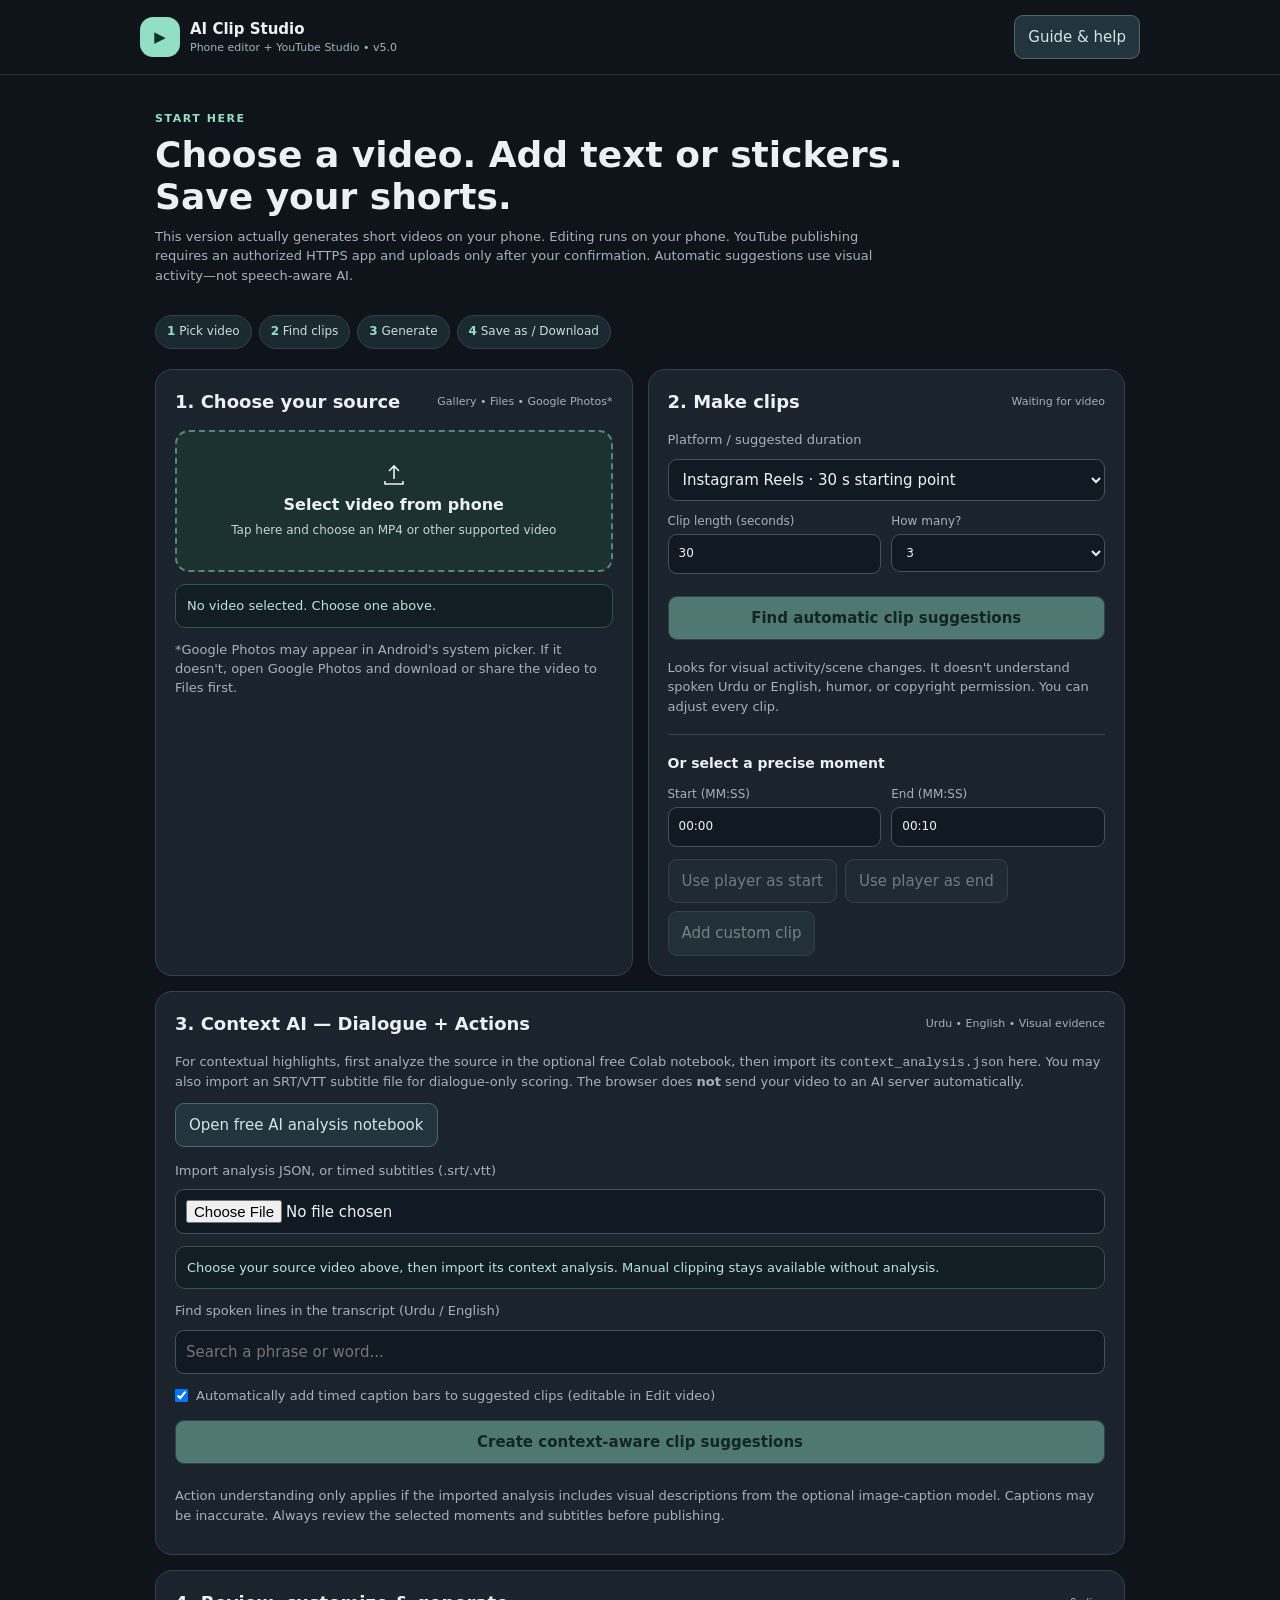
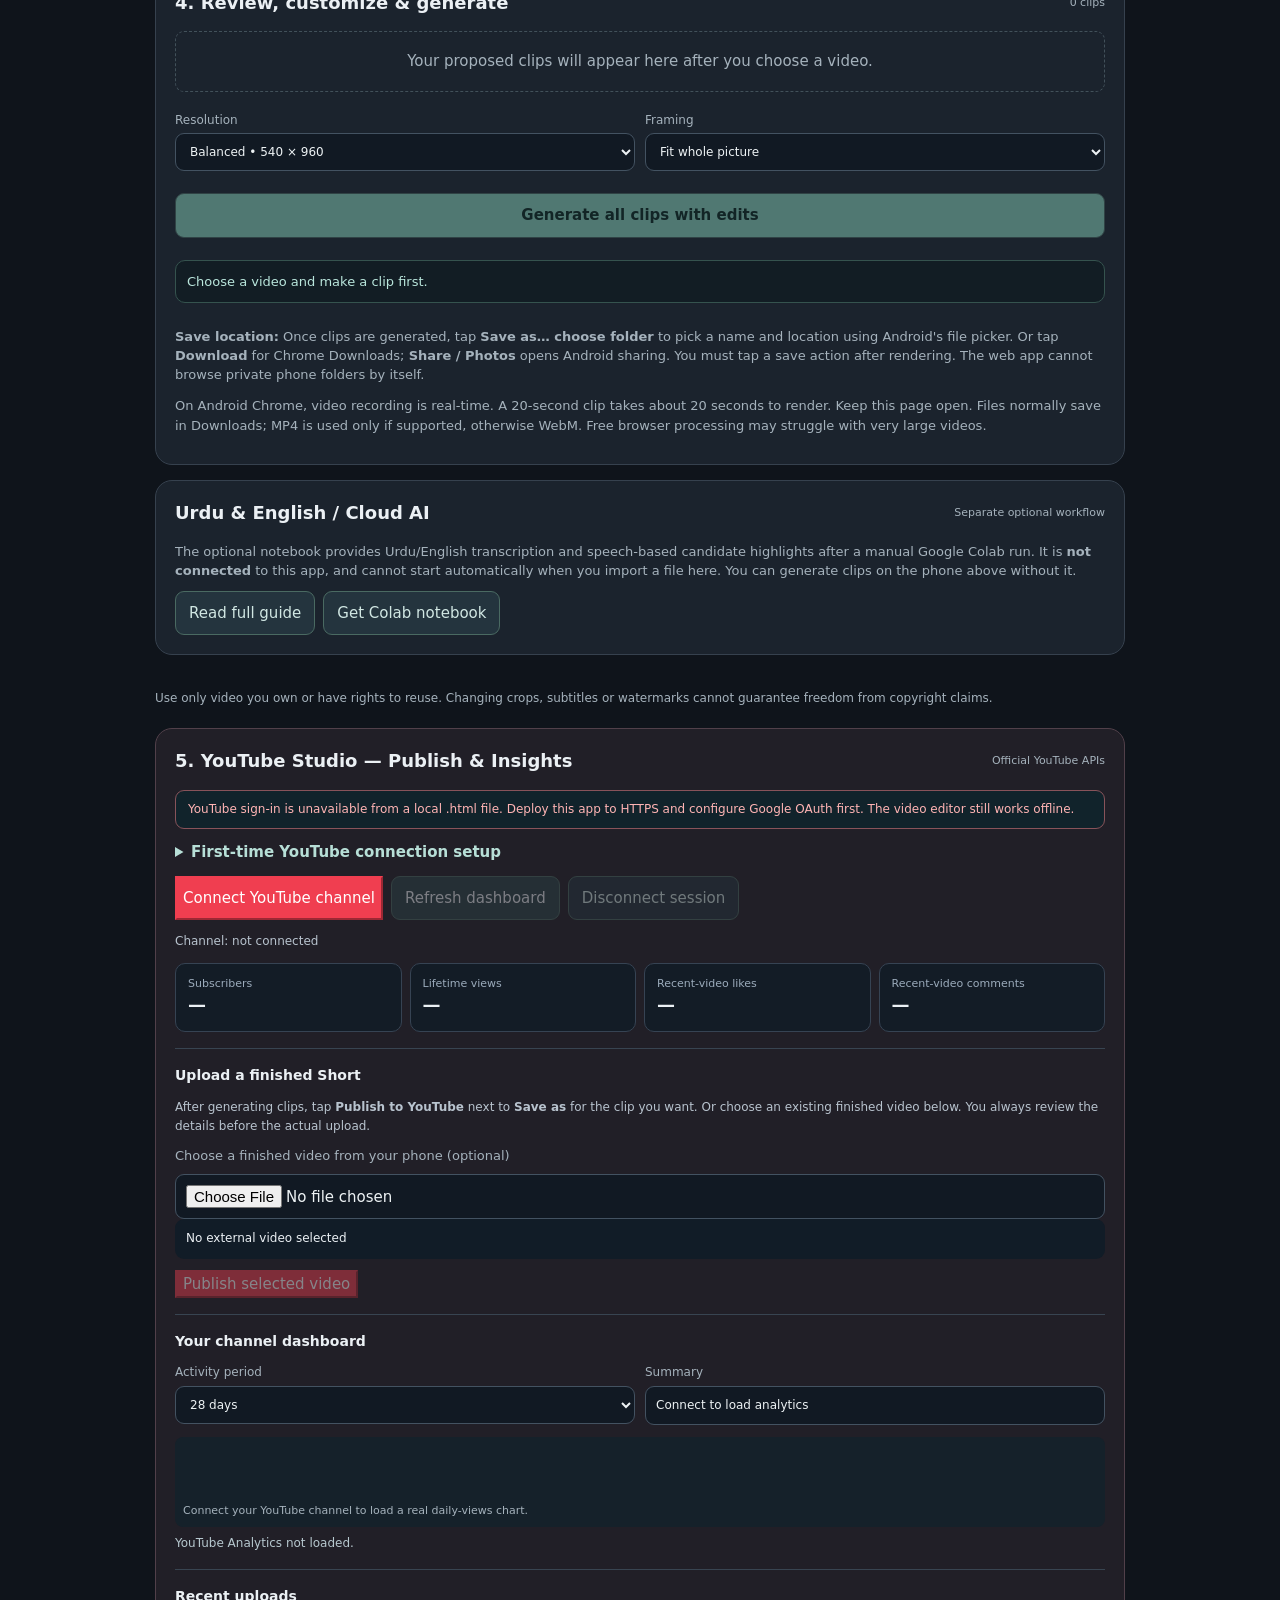
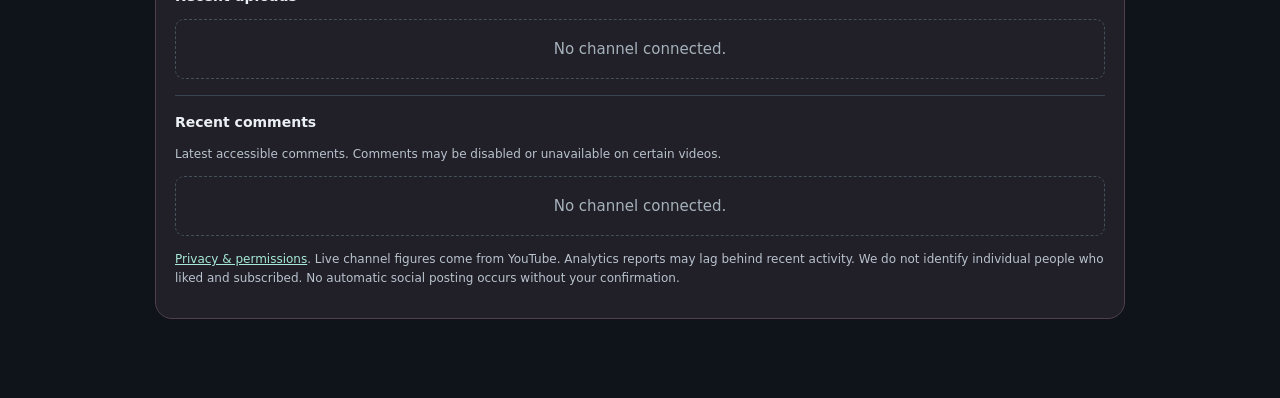
==== index.html @ 6d418548 "Fix subtitle-only import and validate CLIPIT v6 inline editor code" ====
<!doctype html>
<html lang="en"><head><meta charset="utf-8"><meta name="viewport" content="width=device-width,initial-scale=1,viewport-fit=cover"><meta name="theme-color" content="#10151d"><meta name="description" content="AI Clip Studio - phone-first clip maker for videos you have rights to edit"><style>:root{--ink:#ebf0f4;--muted:#a5b2bc;--bg:#0f141b;--card:#1b232d;--line:#36414e;--accent:#92dfc6;--accent2:#163a36;--warn:#f5cf9e;--danger:#f2b4b4}*{box-sizing:border-box}body{font:15px/1.48 system-ui,-apple-system,Segoe UI,sans-serif;background:var(--bg);color:var(--ink);margin:0}h1,h2,h3,p{margin:0}p{margin-bottom:10px}h1{font-size:clamp(25px,4vw,36px);line-height:1.15;margin-bottom:10px}h2{font-size:18px}h3{font-size:14px;margin-bottom:12px}button,select,input{font:inherit}button{cursor:pointer}button:disabled{opacity:.45;cursor:not-allowed}.top{border-bottom:1px solid #28313c;display:flex;align-items:center;justify-content:space-between;padding:15px max(16px,calc((100vw - 1000px)/2));gap:10px}.logo{display:flex;align-items:center;gap:10px;font-weight:750}.mark{width:40px;height:40px;border-radius:13px;display:grid;place-items:center;background:var(--accent);color:#123129}.logo small{display:block;color:var(--muted);font-size:11px;font-weight:400}.wrap{max-width:1000px;margin:auto;padding:20px 15px 65px}.hero{max-width:750px;padding:16px 0 12px}.hero p,.helper,.foot{color:var(--muted);font-size:13px}.eyebrow{font-size:11px;letter-spacing:.14em;color:var(--accent);font-weight:800;margin-bottom:7px}.steps{display:flex;gap:7px;flex-wrap:wrap;margin:8px 0 20px}.steps span{background:#1b2930;border:1px solid #2f4349;color:#c9dfdd;border-radius:20px;padding:7px 11px;font-size:12px}.steps b{color:var(--accent)}.layout{display:grid;grid-template-columns:1fr 1fr;gap:15px}.card{padding:19px;border:1px solid var(--line);border-radius:17px;background:var(--card);margin-bottom:15px}.cardhead{display:flex;gap:12px;align-items:center;justify-content:space-between;margin-bottom:15px}.tiny{font-size:11px;color:var(--muted)}.upload{border:2px dashed #568879;border-radius:14px;background:#1b3230;display:flex;align-items:center;flex-direction:column;justify-content:center;padding:24px 14px;text-align:center;cursor:pointer;gap:6px;min-height:142px}.upload strong{font-size:16px}.upload small{font-size:12px;color:#c8d4d2}.upload input{position:absolute;width:1px;height:1px;opacity:0;pointer-events:none}.upload:focus-within{outline:2px solid var(--accent)}.notice,.progress{font-size:13px;background:#121d24;border:1px solid #35534e;border-radius:10px;padding:11px;margin:12px 0;color:#b9e6dc;white-space:pre-wrap}.notice.error,.progress.error{color:var(--danger);border-color:#65444a}.preview{display:block;width:100%;height:auto;max-height:320px;background:#060a10;border-radius:11px;margin:12px 0}.preview[hidden]{display:none}.metadata{font-size:12px;color:var(--muted);margin-bottom:9px;overflow-wrap:anywhere}.fieldlabel{display:block;font-size:13px;color:var(--muted);margin-bottom:5px}.two{display:grid;grid-template-columns:1fr 1fr;gap:10px;margin:12px 0}.two label{color:var(--muted);font-size:12px}select,input{width:100%;background:#111923;border:1px solid #435261;color:#edf2f4;border-radius:9px;padding:10px;margin-top:4px;min-width:0}.buttons{display:flex;flex-wrap:wrap;gap:8px;margin-top:11px}.primary,.secondary,.quiet,.buttonlike{border-radius:9px;border:1px solid #4a6a62;padding:10px 13px;text-decoration:none;display:inline-block;text-align:center}.primary{background:var(--accent);color:#09281f;font-weight:800}.secondary{color:var(--ink);background:#2b4347}.quiet,.buttonlike{color:#d1e7e3;background:#24343e}.full{width:100%;margin:10px 0}.separator{height:1px;background:#384550;margin:18px 0}.helper{margin:8px 0}.cliplist{display:grid;gap:9px}.empty{border:1px dashed #42515a;color:var(--muted);padding:18px;text-align:center;border-radius:9px}.clip{display:flex;justify-content:space-between;align-items:center;gap:9px;background:#151f29;border:1px solid #35434e;border-radius:11px;padding:12px}.clip strong{font-size:13px}.clip small{font-size:12px;display:block;color:var(--muted)}.clipactions{display:flex;gap:5px}.clipactions button{font-size:12px;padding:7px}.settings{margin-top:20px}.downloads{display:grid;gap:8px;margin:10px 0}.downloaditem{background:#19332d;padding:12px;border:1px solid #436b5c;border-radius:9px;color:#c5f1e4}.downloaditem a{display:inline-block;background:#a6e6d5;color:#0d3027;text-decoration:none;padding:8px 12px;margin-top:8px;border-radius:8px;font-weight:700}.foot{margin-top:12px}.results{margin-top:0}dialog{background:#202a35;color:var(--ink);border:1px solid #455869;border-radius:14px;max-width:500px;width:90%;padding:19px}dialog::backdrop{background:#0009}.dialoghead{display:flex;align-items:center;justify-content:space-between;margin-bottom:15px}dialog p{margin-bottom:13px}dialog a{color:var(--accent)}footer{color:var(--muted);font-size:12px;padding:20px 0}@media(max-width:740px){.layout{grid-template-columns:1fr}.card{padding:15px}.wrap{padding-top:10px}.top{padding:12px 14px}.logo small{font-size:10px}.steps span{padding:6px 9px}.two{gap:8px}.clip{align-items:flex-start;flex-direction:column}.clipactions{align-self:flex-end}}

.downloaditem .buttons{margin-top:8px}.downloaditem .buttons button{font-size:13px}.downloaditem video{display:block}

/* v4.3 in-clip creative overlay editor */
#editorDialog{max-width:min(920px,97vw);width:96vw;max-height:93dvh;overflow:auto;padding:15px}#editorDialog .dialoghead{gap:10px}#editorDialog .dialoghead .tiny{margin:5px 0 0} .editor-layout{display:grid;grid-template-columns:minmax(210px,320px) minmax(245px,1fr);gap:18px;align-items:start}.editor-stage{margin:auto;width:min(100%,320px);position:relative}.editor-stage canvas{width:100%;aspect-ratio:9/16;height:auto;display:block;border:1px solid #698a87;border-radius:12px;background:#080c12;touch-action:none}.editor-play{display:flex;align-items:center;gap:10px;justify-content:space-between;margin-top:7px}.editor-play button{font-size:12px;padding:7px 11px}.editor-play span{font-variant-numeric:tabular-nums;color:var(--muted);font-size:12px}#editorSeek{padding:0;margin:10px 0;width:100%}.editor-panel{min-width:0}.editor-panel h3{margin:5px 0}.editor-tools{margin:6px 0 14px}.editor-tools button{font-size:12px;flex:1;min-width:93px;padding:8px}.editor-panel select{margin:4px 0 12px}.editor-panel label{color:var(--muted);font-size:12px;display:block}.editor-panel textarea{width:100%;margin-top:5px;background:#111923;border:1px solid #435261;color:#fff;border-radius:9px;padding:9px;font:inherit;min-height:72px;resize:vertical}.editor-mini-grid{display:grid;grid-template-columns:1fr 1fr;gap:9px;margin:10px 0}.editor-mini-grid input[type=color]{height:40px;padding:3px}.editor-mini-grid input[type=range]{padding:0;height:28px}.source-for-canvas{position:absolute;width:1px;height:1px;opacity:0;pointer-events:none}#editorMessage{margin:12px 0}.clipactions{flex-wrap:wrap}#overlayProperties[hidden]{display:none}
@media(max-width:660px){#editorDialog{max-height:96dvh;width:98vw;padding:12px}.editor-layout{grid-template-columns:1fr;gap:12px}.editor-stage{width:min(100%,285px)}.editor-panel{width:100%}.editor-tools button{flex:none}.editor-play{max-width:285px;margin-left:auto;margin-right:auto}}

/* v5 YouTube integration */
.ytcard{border-color:#51404a;background:#211f27}.yt-red{background:#f03e50;color:#fff;border-color:#f03e50}.yt-red:hover{background:#d62e43}.yt-note{color:#b8c3ce;font-size:12px;line-height:1.6}.yt-statgrid{display:grid;grid-template-columns:repeat(4,minmax(0,1fr));gap:8px}.yt-stat{padding:12px;background:#131c26;border:1px solid #364353;border-radius:10px;min-width:0}.yt-stat small{display:block;font-size:11px;color:#9babbb}.yt-stat strong{font-size:18px;display:block;overflow-wrap:anywhere}.ytvideolist,.ytcommentlist{display:grid;gap:8px;margin-top:12px}.ytvideo{padding:11px;border:1px solid #384651;border-radius:10px;background:#161f29;display:flex;gap:10px;align-items:center}.ytvideo img{width:82px;height:47px;object-fit:cover;border-radius:6px;flex:0 0 auto}.ytvideo .ytmeta{min-width:0;flex:1}.ytvideo .ytmeta b{display:block;white-space:nowrap;overflow:hidden;text-overflow:ellipsis}.ytvideo small,.ytcomment small{display:block;color:#acb9c5;font-size:11px}.ytvideo a,.ytcard a{color:#a6e9d7}.ytcomment{padding:12px;background:#141f29;border:1px solid #384651;border-radius:10px;overflow-wrap:anywhere}.ytcomment p{white-space:pre-wrap;margin:7px 0;font-size:13px}.ytchart{display:flex;gap:3px;align-items:end;height:90px;margin:12px 0 2px;background:#15212a;padding:8px;border-radius:8px}.ytchart i{display:block;flex:1;min-height:2px;border-radius:3px 3px 0 0;background:#91dccc}.ytstate{padding:10px 12px;background:#11232b;border:1px solid #35535a;border-radius:9px;font-size:12px;margin:9px 0;white-space:pre-wrap}.ytstate.bad{border-color:#88535a;color:#ffb4b4}.ytfilepill{overflow-wrap:anywhere;background:#111c27;border-radius:9px;padding:11px;font-size:12px}.ytform{margin:10px 0}.ytform label{display:block;color:#bed0d9;font-size:12px;margin-bottom:8px}.ytform textarea{width:100%;min-height:90px;resize:vertical;border-radius:9px;padding:10px;border:1px solid #435261;background:#111923;color:#edf2f4;font:inherit;margin:5px 0}.ytdialog{max-width:560px;max-height:90vh;overflow:auto}.yt-upload-status{font-size:12px;color:#c3dfd3;padding:8px 0;white-space:pre-wrap}.ytsetupdetails summary{cursor:pointer;color:#b7dfd7;font-weight:600}.ytsetupdetails{margin:12px 0}.ytdivider{border-top:1px solid #384451;margin:16px 0}.yt-tabs{display:flex;gap:8px;flex-wrap:wrap;margin-bottom:12px}.yt-metric{font-size:12px;color:#b7c8cf;margin-top:8px}@media(max-width:620px){.yt-statgrid{grid-template-columns:repeat(2,minmax(0,1fr))}.ytvideo img{width:66px;height:44px}.ytdialog{max-height:96dvh;padding:14px}}

</style><title>AI Clip Studio v5 — Video Editor & YouTube Studio</title><link rel="manifest" href="./manifest.webmanifest"><link rel="icon" type="image/svg+xml" href="./icon.svg"></head>
<body>
<header class="top"><div class="logo"><span class="mark">▶</span><div>AI Clip Studio <small>Phone editor + YouTube Studio • v5.0</small></div></div><button id="helpButton" class="quiet">Guide & help</button></header>
<main class="wrap">
<section class="hero"><div class="eyebrow">START HERE</div><h1>Choose a video. Add text or stickers. Save your shorts.</h1><p>This version actually generates short videos on your phone. Editing runs on your phone. YouTube publishing requires an authorized HTTPS app and uploads only after your confirmation. Automatic suggestions use visual activity—not speech-aware AI.</p></section>
<section class="steps"><span><b>1</b> Pick video</span><span><b>2</b> Find clips</span><span><b>3</b> Generate</span><span><b>4</b> Save as / Download</span></section>
<div class="layout">
<section class="card">
<div class="cardhead"><h2>1. Choose your source</h2><span class="tiny">Gallery • Files • Google Photos*</span></div>
<label class="upload" id="uploadZone" for="source"><svg viewBox="0 0 24 24" width="24" height="24" fill="none" stroke="currentColor" stroke-width="1.6"><path d="M3 18v3h18v-3M12 16V3m-5 5 5-5 5 5"/></svg><strong>Select video from phone</strong><small>Tap here and choose an MP4 or other supported video</small><input type="file" id="source" accept="video/*"></label>
<div id="notice" class="notice" role="status">No video selected. Choose one above.</div>
<video id="preview" playsinline controls preload="metadata" class="preview" hidden></video>
<div id="metadata" class="metadata"></div>
<p class="foot">*Google Photos may appear in Android's system picker. If it doesn't, open Google Photos and download or share the video to Files first.</p>
</section>
<section class="card">
<div class="cardhead"><h2>2. Make clips</h2><span id="duraBadge" class="tiny">Waiting for video</span></div>
<label class="fieldlabel" for="platform">Platform / suggested duration</label><select id="platform"><option value="instagram">Instagram Reels · 30 s starting point</option><option value="tiktok">TikTok · 40 s starting point</option><option value="youtube">YouTube Shorts · 45 s starting point</option><option value="custom">Custom · choose duration</option></select>
<div class="two"><label>Clip length (seconds)<input type="number" min="3" max="60" value="30" id="length" inputmode="numeric"></label><label>How many?<select id="count"><option>1</option><option selected>3</option><option>5</option></select></label></div>
<button id="auto" class="primary full" disabled>Find automatic clip suggestions</button><div class="helper">Looks for visual activity/scene changes. It doesn't understand spoken Urdu or English, humor, or copyright permission. You can adjust every clip.</div>
<div class="separator"></div><h3>Or select a precise moment</h3>
<div class="two"><label>Start (MM:SS)<input id="start" type="text" value="00:00" inputmode="text"></label><label>End (MM:SS)<input id="end" type="text" value="00:10" inputmode="text"></label></div>
<div class="buttons"><button id="markStart" class="quiet" disabled>Use player as start</button><button id="markEnd" class="quiet" disabled>Use player as end</button><button id="add" class="secondary" disabled>Add custom clip</button></div>
</section>
</div>
<section class="card" id="contextStudio">
 <div class="cardhead"><h2>3. Context AI — Dialogue + Actions</h2><span class="tiny">Urdu • English • Visual evidence</span></div>
 <p class="helper">For contextual highlights, first analyze the source in the optional free Colab notebook, then import its <code>context_analysis.json</code> here. You may also import an SRT/VTT subtitle file for dialogue-only scoring. The browser does <b>not</b> send your video to an AI server automatically.</p>
 <div class="buttons"><a href="https://colab.research.google.com/github/taemur-cell/CLIPIT/blob/main/Cloud_Processing_Colab.ipynb" target="_blank" rel="noopener noreferrer" class="buttonlike quiet">Open free AI analysis notebook</a></div>
 <label class="fieldlabel" for="contextFile" style="margin-top:14px">Import analysis JSON, or timed subtitles (.srt/.vtt)</label><input id="contextFile" type="file" accept=".json,.srt,.vtt,application/json,text/plain">
 <div id="contextStatus" class="notice" role="status">Choose your source video above, then import its context analysis. Manual clipping stays available without analysis.</div>
 <label class="fieldlabel" for="contextSearch">Find spoken lines in the transcript (Urdu / English)</label>
 <input id="contextSearch" type="search" placeholder="Search a phrase or word..." aria-label="Search recognized dialogue">
 <div id="contextMatches" class="cliplist"></div>
 <label class="fieldlabel" style="display:flex;align-items:center;gap:8px;margin-top:12px"><input id="contextCaptions" type="checkbox" style="width:auto;margin:0" checked>Automatically add timed caption bars to suggested clips (editable in Edit video)</label>
 <button id="contextMake" class="primary full" type="button" disabled>Create context-aware clip suggestions</button>
 <p class="foot">Action understanding only applies if the imported analysis includes visual descriptions from the optional image-caption model. Captions may be inaccurate. Always review the selected moments and subtitles before publishing.</p>
 </section>
 <section class="card results"><div class="cardhead"><h2>4. Review, customize & generate</h2><span id="clipCount" class="tiny">0 clips</span></div><div id="clipList" class="cliplist"><div class="empty">Your proposed clips will appear here after you choose a video.</div></div>
<div class="two settings"><label>Resolution<select id="quality"><option value="360">Light • 360 × 640 (OPPO)</option><option value="540" selected>Balanced • 540 × 960</option><option value="720">High • 720 × 1280 (Pixel 7)</option></select></label><label>Framing<select id="framing"><option value="fit" selected>Fit whole picture</option><option value="fill">Center crop to 9:16</option></select></label></div>
<button class="primary full" id="generate" disabled>Generate all clips with edits</button>
<div id="progress" class="progress" aria-live="polite">Choose a video and make a clip first.</div><div id="downloads" class="downloads"></div>
<p class="foot"><b>Save location:</b> Once clips are generated, tap <b>Save as… choose folder</b> to pick a name and location using Android's file picker. Or tap <b>Download</b> for Chrome Downloads; <b>Share / Photos</b> opens Android sharing. You must tap a save action after rendering. The web app cannot browse private phone folders by itself.</p><p class="foot">On Android Chrome, video recording is real-time. A 20-second clip takes about 20 seconds to render. Keep this page open. Files normally save in Downloads; MP4 is used only if supported, otherwise WebM. Free browser processing may struggle with very large videos.</p>
</section>
<section class="card"><div class="cardhead"><h2>Urdu & English / Cloud AI</h2><span class="tiny">Separate optional workflow</span></div><p class="helper">The optional notebook provides Urdu/English transcription and speech-based candidate highlights after a manual Google Colab run. It is <b>not connected</b> to this app, and cannot start automatically when you import a file here. You can generate clips on the phone above without it.</p><div class="buttons"><a class="quiet buttonlike" href="./GUIDE.html">Read full guide</a><a class="quiet buttonlike" href="./Cloud_Processing_Colab.ipynb" download>Get Colab notebook</a></div></section>
<footer>Use only video you own or have rights to reuse. Changing crops, subtitles or watermarks cannot guarantee freedom from copyright claims.</footer>
<section class="card ytcard" id="youtubeStudio">
  <div class="cardhead"><h2>5. YouTube Studio — Publish & Insights</h2><span class="tiny">Official YouTube APIs</span></div>
  <div class="ytstate" id="ytStatus">Not connected. To activate publishing, host this app on HTTPS and enter your Google OAuth client ID.</div>
  <details class="ytsetupdetails" id="ytSetup"><summary>First-time YouTube connection setup</summary>
    <p class="yt-note" style="margin-top:12px">The OAuth Client ID for CLIPIT is preconfigured. For sign-in, open the hosted HTTPS app and ensure YouTube Data API v3, YouTube Analytics API, and the OAuth consent screen are configured in its Google Cloud project. The authorized JavaScript origin must be <b>https://taemur-cell.github.io</b>. No client secret belongs in this app.</p>
    <label class="fieldlabel" for="ytClientId">Google OAuth Client ID</label>
    <input type="text" id="ytClientId" inputmode="text" placeholder="1234567890-xxxx.apps.googleusercontent.com" autocomplete="off">
    <div class="buttons"><button type="button" class="secondary" id="ytSaveClient">Save public client ID</button><a class="buttonlike quiet" target="_blank" rel="noopener" href="https://console.cloud.google.com/apis/credentials">Google Cloud credentials</a></div>
    <p class="yt-note">A client ID is public configuration, not a password. It is kept on this device for convenience. OAuth access tokens are kept only in this browser tab's memory. Your friend can connect her own channel to the same deployed app.</p>
  </details>
  <div class="buttons"><button type="button" class="yt-red" id="ytConnect">Connect YouTube channel</button><button type="button" class="secondary" id="ytRefresh" disabled>Refresh dashboard</button><button type="button" class="quiet" id="ytDisconnect" disabled>Disconnect session</button></div>
  <div id="ytChannelInfo" class="yt-note" style="margin:12px 0">Channel: not connected</div>
  <div class="yt-statgrid" id="ytStats">
    <div class="yt-stat"><small>Subscribers</small><strong>—</strong></div><div class="yt-stat"><small>Lifetime views</small><strong>—</strong></div><div class="yt-stat"><small>Recent-video likes</small><strong>—</strong></div><div class="yt-stat"><small>Recent-video comments</small><strong>—</strong></div>
  </div>
  <div class="ytdivider"></div>
  <h3>Upload a finished Short</h3>
  <p class="yt-note">After generating clips, tap <b>Publish to YouTube</b> next to <b>Save as</b> for the clip you want. Or choose an existing finished video below. You always review the details before the actual upload.</p>
  <label class="fieldlabel" for="ytExternalFile">Choose a finished video from your phone (optional)</label>
  <input type="file" accept="video/mp4,video/webm,video/quicktime,video/*" id="ytExternalFile">
  <div id="ytFileInfo" class="ytfilepill">No external video selected</div>
  <div class="buttons"><button type="button" id="ytPublishExternal" class="yt-red" disabled>Publish selected video</button></div>
  <div class="ytdivider"></div>
  <h3>Your channel dashboard</h3>
  <div class="two"><label>Activity period<select id="ytPeriod"><option value="7">7 days</option><option value="28" selected>28 days</option><option value="90">90 days</option></select></label><label>Summary<input id="ytOverview" disabled value="Connect to load analytics"></label></div>
  <div class="ytchart" id="ytChart" aria-label="Daily views graph"><span class="tiny">Connect your YouTube channel to load a real daily-views chart.</span></div>
  <div class="yt-metric" id="ytAnalyticsSummary">YouTube Analytics not loaded.</div>
  <div class="ytdivider"></div><h3>Recent uploads</h3><div class="ytvideolist" id="ytVideos"><div class="empty">No channel connected.</div></div>
  <div class="ytdivider"></div><h3>Recent comments</h3><p class="yt-note">Latest accessible comments. Comments may be disabled or unavailable on certain videos.</p><div class="ytcommentlist" id="ytComments"><div class="empty">No channel connected.</div></div>
  <p class="yt-note" style="margin-top:14px"><a href="./PRIVACY.html">Privacy &amp; permissions</a>. Live channel figures come from YouTube. Analytics reports may lag behind recent activity. We do not identify individual people who liked and subscribed. No automatic social posting occurs without your confirmation.</p>
</section>
<dialog id="ytPublishDialog" class="ytdialog" aria-label="Review before publishing to YouTube">
 <div class="dialoghead"><h2>Review YouTube upload</h2><button type="button" id="ytClosePublish" class="quiet">Close</button></div>
 <div class="ytfilepill" id="ytPendingName">No clip selected</div>
 <div class="ytform"><label>Video title (required)<input id="ytTitle" maxlength="100" placeholder="Enter a clear title" required></label>
 <label>Description<textarea id="ytDescription" maxlength="5000" placeholder="Describe the Short and add relevant hashtags"></textarea></label>
 <div class="two"><label>Visibility<select id="ytVisibility"><option value="private" selected>Private (recommended for first test)</option><option value="unlisted">Unlisted</option><option value="public">Public</option></select></label>
 <label>Audience — is this made for kids?<select id="ytMadeForKids"><option value="" selected>Choose one</option><option value="no">No, not made for kids</option><option value="yes">Yes, made for kids</option></select></label></div>
 <label style="display:flex;align-items:flex-start;gap:8px"><input type="checkbox" id="ytRights" style="width:auto;margin-top:3px">I confirm I have permission to publish this footage and have reviewed this video and its metadata.</label></div>
 <div class="yt-upload-status" id="ytUploadProgress">Ready for review. Nothing will be uploaded until you press Confirm upload.</div>
 <div class="buttons"><button class="yt-red" type="button" id="ytConfirmUpload">Confirm upload</button><button type="button" id="ytCancelUpload" class="quiet" hidden>Cancel upload</button></div>
 <div id="ytUploadResult" class="yt-note"></div>
</dialog>

</main>
<dialog id="editorDialog" aria-label="Edit selected short">
<div class="dialoghead"><div><h2 id="editorTitle">Edit short</h2><p class="tiny">Drag an element on the video to reposition it. Text and stickers will be saved inside the clip.</p></div><button type="button" id="editorClose" class="quiet">Done</button></div>
<div class="editor-layout"><div class="editor-stage"><canvas id="editorCanvas" width="360" height="640" aria-label="Video preview with added text and overlays"></canvas><video id="editorVideo" playsinline preload="auto" class="source-for-canvas"></video><div class="editor-play"><button id="editorPlay" class="primary" type="button">▶ Play preview</button><span id="editorClock">00:00 / 00:00</span></div><input type="range" min="0" max="100" value="0" step="0.05" id="editorSeek" aria-label="Preview playback position"><p class="tiny">This preview is 9:16, matching the exported video. Drag an element directly on it.</p></div>
<div class="editor-panel"><h3>Add an element</h3><div class="buttons editor-tools"><button type="button" class="secondary" id="newText">＋ Text</button><button type="button" class="secondary" id="newCaption">＋ Caption bar</button><button type="button" class="secondary" id="newEmoji">＋ Emoji</button><button type="button" class="secondary" id="newShape">＋ Shape</button><button type="button" class="secondary" id="newImage">＋ Image</button><input id="imageOverlayInput" type="file" accept="image/png,image/jpeg,image/webp,image/gif" hidden></div>
<label class="fieldlabel" for="overlayPicker">Select an element to edit</label><select id="overlayPicker"><option value="">No element selected</option></select>
<div id="overlayProperties" hidden>
<label id="overlayTextWrap">Text / Emoji<textarea id="overlayText" rows="3" maxlength="180" placeholder="Type your own commentary, subtitle or title" dir="auto"></textarea></label>
<div class="editor-mini-grid"><label>Color<input type="color" id="overlayColor" value="#ffffff"></label><label>Background<input type="color" id="overlayBg" value="#111827"></label></div>
<div class="editor-mini-grid"><label>Size <span id="sizeValue"></span><input type="range" id="overlaySize" min="12" max="85" value="36"></label><label>Opacity <span id="opacityValue"></span><input type="range" id="overlayOpacity" min="15" max="100" value="100"></label></div>
<div class="editor-mini-grid"><label>Appear after (sec)<input id="overlayFrom" type="number" min="0" value="0" step="0.25" inputmode="decimal"></label><label>Disappear after (sec)<input id="overlayTo" type="number" min="0" value="5" step="0.25" inputmode="decimal"></label></div>
<div class="editor-mini-grid"><label>Horizontal position %<input id="overlayX" type="range" min="5" max="95" value="50"></label><label>Vertical position %<input id="overlayY" type="range" min="5" max="95" value="75"></label></div>
<div class="buttons"><button type="button" id="overlayRemove" class="quiet">Delete selected</button><button type="button" id="overlayFront" class="quiet">Bring to front</button></div>
</div><div class="notice" id="editorMessage" role="status">Select a tool to add your first element.</div>
<div class="buttons"><button type="button" class="primary" id="editorDone">✓ Apply edits</button></div>
<p class="foot">This is a creative editor, not copyright clearance. Adding commentary or graphics doesn't guarantee permission to publish other people's footage.</p></div></div>
</dialog>
<dialog id="help"><div class="dialoghead"><h2>Quick start</h2><button id="closeHelp" class="quiet">Close</button></div><p>1. Tap <b>Select video from phone</b> and choose a file in Android's picker.</p><p>2. Tap <b>Find automatic clip suggestions</b>, or add your own timestamps.</p><p>3. Tap <b>Edit video</b> to add text, emojis, shapes, caption banners, or your own images. Preview and tap Apply edits. Then tap <b>Generate all clips with edits</b>.</p><p>4. Tap <b>Save as…</b> to choose a destination and filename, or <b>Download</b> to save through Chrome. You can also share clips to Google Photos or other supported apps.</p><p>5. To publish directly to YouTube, host this app at HTTPS, configure OAuth and connect your channel. Review title, description, visibility and audience.</p><p>6. Check the resulting format before publishing. For longer videos and Urdu/English transcription, see the cloud guide.</p><a href="./GUIDE.html">Open complete user guide</a></dialog>
<script>window.CLIP_STUDIO_YOUTUBE_CLIENT_ID = '784143642709-o8q9u09eaeene077n54jj0emo3vln3ts.apps.googleusercontent.com';</script>
<script src="./context_engine.js"></script>
<script src="https://accounts.google.com/gsi/client" async defer></script>
<script>
'use strict';
const $=id=>document.getElementById(id);
const state={file:null,url:null,duration:0,clips:[],busy:false,downloads:[],rendered:[],overlayImages:new Map(),imageUrls:[],contextData:null};
const preview=$('preview');
const say=(msg,error=false)=>{const el=$('notice');el.textContent=msg;el.classList.toggle('error',!!error)};
const progress=(msg,error=false)=>{const el=$('progress');el.textContent=msg;el.classList.toggle('error',!!error)};
const fmt=s=>{s=Math.max(0,Math.floor(+s||0));return `${String(Math.floor(s/3600)).padStart(2,'0')}:${String(Math.floor(s/60)%60).padStart(2,'0')}:${String(s%60).padStart(2,'0')}`};
const parseTime=x=>{let p=String(x).trim().split(':').map(Number);if(!p.length||p.length>3||p.some(v=>!Number.isFinite(v)||v<0))return NaN;return p.reduce((a,b)=>a*60+b,0)};
const secLength=()=>Math.min(60,Math.max(3,Number($('length').value)||30));
const refresh=()=>{
 const ok=!!state.file&&Number.isFinite(state.duration)&&state.duration>0;
 const contextButton=$('contextMake');if(contextButton)contextButton.disabled=!ok||!state.contextData||state.busy;
 ['auto','add','markStart','markEnd'].forEach(id=>$(id).disabled=!ok||state.busy);
 $('generate').disabled=!ok||!state.clips.length||state.busy;
 $('clipCount').textContent=`${state.clips.length} clip${state.clips.length===1?'':'s'}`;
 const box=$('clipList');box.replaceChildren();
 if(!state.clips.length){const el=document.createElement('div');el.className='empty';el.textContent=ok?'No clips yet. Tap Find automatic clip suggestions, or Add custom clip.':'Your proposed clips will appear here after you choose a video.';box.append(el);return}
 state.clips.forEach((clip,index)=>{
  const row=document.createElement('div');row.className='clip';
  const left=document.createElement('div');const title=document.createElement('strong');title.textContent=`Clip ${index+1} · ${clip.kind==='custom'?'Your selection':clip.kind==='context'?'Context suggestion':'Visual suggestion'}`;
  const times=document.createElement('small');times.textContent=`${fmt(clip.start)} → ${fmt(clip.end)} · ${(clip.end-clip.start).toFixed(1)} sec`;
  left.append(title,times);if(clip.reason){const why=document.createElement('small');why.textContent='Why: '+clip.reason;left.append(why)}
  const actions=document.createElement('div');actions.className='clipactions';
  for(const [label,fn] of [['Preview',()=>{preview.currentTime=clip.start;preview.play().catch(()=>{});preview.scrollIntoView({behavior:'smooth',block:'center'});setTimeout(()=>{if(preview.currentTime>=clip.end)preview.pause()},Math.max(0,clip.end-clip.start)*1000)}],['Edit video',()=>openEditor(index)],['Save clip',()=>savePlannedClip(index)],['▶ Publish',()=>ytPublishPlannedClip(index)],['Trim',()=>{const start=prompt('Start (MM:SS or HH:MM:SS)',fmt(clip.start));if(start===null)return;const end=prompt('End (MM:SS or HH:MM:SS)',fmt(clip.end));if(end===null)return;const a=parseTime(start),b=parseTime(end);if(!validRange(a,b)){say('Invalid clip times. They must be inside the source video.',true);return}clip.start=a;clip.end=b;refresh()}],['Remove',()=>{state.clips.splice(index,1);refresh()}]]){const b=document.createElement('button');b.className=label==='▶ Publish'?'yt-red':'quiet';b.textContent=label;b.disabled=state.busy;b.onclick=fn;actions.append(b)}
  row.append(left,actions);box.append(row);
 });
};
const validRange=(a,b)=>Number.isFinite(a)&&Number.isFinite(b)&&a>=0&&b>a&&b<=state.duration+.05;
function loadMedia(file){return new Promise((resolve,reject)=>{
 clearRendered();for(const u of state.imageUrls)URL.revokeObjectURL(u);state.imageUrls=[];state.overlayImages.clear();const old=state.url;state.url=URL.createObjectURL(file);state.file=file;state.duration=0;state.clips=[];state.contextData=null;$('contextStatus').textContent='New video selected. Import its matching context analysis, or keep using the visual cutter.';$('contextMatches').replaceChildren();
 preview.hidden=false;preview.pause();preview.src=state.url;preview.load();
 if(old)URL.revokeObjectURL(old);
 $('metadata').textContent=`${file.name} • ${(file.size/1048576).toFixed(1)} MB`;say('Reading video metadata…');refresh();
 const timer=setTimeout(()=>{cleanup();reject(Error('Video could not be opened within 20 seconds. Try an MP4 recorded with your phone.'))},20000);
 const cleanup=()=>{clearTimeout(timer);preview.removeEventListener('loadedmetadata',good);preview.removeEventListener('error',bad)};
 const good=()=>{cleanup();let dur=preview.duration;if(!Number.isFinite(dur)||dur<=0){reject(Error('Video has no readable duration'));return}state.duration=dur;$('duraBadge').textContent=fmt(dur);$('metadata').textContent=`${file.name} • ${(file.size/1048576).toFixed(1)} MB • ${fmt(dur)}`;
 $('end').value=fmt(Math.min(10,dur));say(`Video imported successfully. Duration: ${fmt(dur)}. Tap Find automatic clip suggestions.`);refresh();resolve()};
 const bad=()=>{cleanup();reject(Error('This video format cannot be decoded by Chrome. Try an MP4 (H.264/AAC).'))};
 preview.addEventListener('loadedmetadata',good,{once:true});preview.addEventListener('error',bad,{once:true});
 })}
$('source').addEventListener('change',async e=>{const file=e.target.files?.[0];if(!file)return;try{await loadMedia(file)}catch(err){say(err.message,true);state.file=null;state.duration=0;refresh()}finally{e.target.value=''}});
$('platform').addEventListener('change',()=>{const map={instagram:30,tiktok:40,youtube:45};const n=map[$('platform').value];if(n)$('length').value=n});
$('markStart').onclick=()=>$('start').value=fmt(preview.currentTime);
$('markEnd').onclick=()=>$('end').value=fmt(preview.currentTime);
$('add').onclick=()=>{const a=parseTime($('start').value),b=parseTime($('end').value);if(!validRange(a,b)){say('Enter a valid Start and End time (inside the loaded video).',true);return}state.clips.push({start:a,end:b,kind:'custom'});say(`Added custom clip ${state.clips.length}.`);refresh()};
async function readyVideo(video,url){return new Promise((resolve,reject)=>{
 const timer=setTimeout(()=>{cleanup();reject(Error('Media metadata timed out'))},15000);
 const cleanup=()=>{clearTimeout(timer);video.removeEventListener('loadedmetadata',good);video.removeEventListener('error',bad)};
 const good=()=>{cleanup();resolve()};const bad=()=>{cleanup();reject(Error('Unable to decode this video'))};
 video.addEventListener('loadedmetadata',good,{once:true});video.addEventListener('error',bad,{once:true});video.src=url;video.preload='auto';video.playsInline=true;video.load();
 })}
// Android Chrome sometimes reports NaN / Infinity for duration on the *second*
// hidden video element even when the original upload has a valid duration.
// Never derive a seek position from a non-finite number: currentTime rejects NaN.
function safeSeekTime(video,requested){
 if(!Number.isFinite(requested)||requested<0)throw Error('Invalid clip timestamp. Adjust the clip start and end times.');
 const duration=Number.isFinite(video.duration)&&video.duration>0?video.duration:
   (Number.isFinite(state.duration)&&state.duration>0?state.duration:null);
 const upper=duration===null?requested:Math.max(0,duration-0.04);
 const target=Math.max(0,Math.min(upper,requested));
 if(!Number.isFinite(target))throw Error('Video duration is not available. Reimport the video.');
 return target;
}
async function seek(video,time){
 const target=safeSeekTime(video,time);
 if(Math.abs(video.currentTime-target)<.04 && video.readyState>=2)return;
 return new Promise((resolve,reject)=>{
  let ended=false;
  const finish=(error)=>{if(ended)return;ended=true;cleanup();error?reject(error):resolve()};
  const onFrame=()=>{if(video.readyState>=2&&Number.isFinite(video.currentTime)&&Math.abs(video.currentTime-target)<.16)finish()};
  const bad=()=>finish(Error('Source video cannot seek. Try an H.264/AAC MP4.'));
  const timer=setTimeout(()=>finish(Error('Preview frame could not load. Try closing the editor and reselecting the video.')),11000);
  const cleanup=()=>{clearTimeout(timer);video.removeEventListener('seeked',onFrame);video.removeEventListener('loadeddata',onFrame);video.removeEventListener('timeupdate',onFrame);video.removeEventListener('error',bad)};
  video.addEventListener('seeked',onFrame);video.addEventListener('loadeddata',onFrame);
  video.addEventListener('timeupdate',onFrame);video.addEventListener('error',bad);
  try{video.currentTime=target;onFrame()}catch(err){finish(Error('Could not seek video: '+err.message))}
 });
}
async function visualSamples(){
 const video=document.createElement('video');video.muted=true;video.playsInline=true;
 const canvas=document.createElement('canvas');canvas.width=96;canvas.height=54;const ctx=canvas.getContext('2d',{willReadFrequently:true});
 const scores=[];let last=null;
 try{await readyVideo(video,state.url);const n=Math.min(35,Math.max(6,Math.floor(state.duration/3)));
 for(let i=1;i<=n;i++){
  const t=Math.max(.1,Math.min(state.duration-.2,(i/(n+1))*state.duration));
  try{await seek(video,t);ctx.drawImage(video,0,0,96,54);const pixels=ctx.getImageData(0,0,96,54).data;
   const reduced=new Uint8Array(96*54);for(let j=0;j<reduced.length;j++)reduced[j]=(.2126*pixels[4*j]+.7152*pixels[4*j+1]+.0722*pixels[4*j+2])|0;
   if(last){let sum=0;for(let j=0;j<reduced.length;j+=3)sum+=Math.abs(reduced[j]-last[j]);scores.push({time:t,score:sum})}
   last=reduced;
  }catch(e){/* ignore a sample if the decoder cannot seek to a frame */}
  progress(`Finding visual activity: ${Math.round(i/n*100)}%`);
 }
 }finally{video.pause();video.removeAttribute('src');video.load()}
 return scores;
}
function chooseIntervals(scores){const dur=state.duration,requested=Number($('count').value)||3,needed=Math.max(1,Math.min(requested,Math.floor(dur/3))),len=Math.min(dur,secLength());
 if(dur<=len+1)return [{start:0,end:dur,kind:'auto'}];
 const chosen=[];
 for(const a of [...scores].sort((x,y)=>y.score-x.score)){
  const start=Math.min(dur-len,Math.max(0,a.time-len/2)),end=start+len;
  if(chosen.every(c=>Math.abs(c.start-start)>Math.min(len*.8,Math.max(3,dur/(needed*3)))))chosen.push({start:+start.toFixed(2),end:+end.toFixed(2),kind:'auto'});
  if(chosen.length>=needed)break;
 }
 for(let i=0;chosen.length<needed&&i<needed*5;i++){
  const start=Math.max(0,Math.min(dur-len,((i+.5)/needed)*dur-len/2));
  if(chosen.every(c=>Math.abs(c.start-start)>.4*len))chosen.push({start:+start.toFixed(2),end:+(start+len).toFixed(2),kind:'auto'});
 }
 if(!chosen.length)chosen.push({start:0,end:len,kind:'auto'});
 return chosen.sort((a,b)=>a.start-b.start);
}
$('auto').onclick=async()=>{
 if(!state.file)return;say('Analyzing video frames. This is visual activity scoring, not speech-aware AI.');state.busy=true;refresh();let scores=[];
 try{scores=await visualSamples();state.clips=chooseIntervals(scores);say(`Found ${state.clips.length} clip suggestions. Adjust them if needed, then Generate all clips & save.`);progress(`Ready to generate ${state.clips.length} clips.`)}
 catch(e){state.clips=chooseIntervals([]);say(`Visual analysis was limited (${e.message}). Used evenly spaced clip suggestions instead.`,true);progress('Fallback timings ready. Review them before exporting.')}
 finally{state.busy=false;refresh()}
};

/* CLIPIT v6 contextual suggestions: local import, no paid API key and no hidden uploads. */
function clipitStatus(message,problem=false){const el=$('contextStatus');el.textContent=message;el.classList.toggle('error',!!problem)}
function clipitTranscriptMatches(){
 const box=$('contextMatches');box.replaceChildren();
 const data=state.contextData;if(!data)return;
 const q=$('contextSearch').value.trim().toLowerCase();
 if(!q){const caption=document.createElement('div');caption.className='helper';caption.textContent='Type a word to find a spoken moment, then tap Add clip.';box.append(caption);return}
 const matches=data.transcript.filter(x=>x.text.toLowerCase().includes(q)).slice(0,8);
 if(!matches.length){box.textContent='No matches in imported transcript.';return}
 for(const seg of matches){
  const row=document.createElement('div');row.className='clip';const textBox=document.createElement('div');const line=document.createElement('strong');line.textContent=seg.text.slice(0,170);
  const tm=document.createElement('small');tm.textContent=fmt(seg.start)+' → '+fmt(seg.end);textBox.append(line,tm);
  const button=document.createElement('button');button.type='button';button.className='secondary';button.textContent='Add clip';
  button.onclick=()=>{
   if(!state.file||!state.duration){clipitStatus('Choose source video first.',true);return}
   const length=Math.min(state.duration,secLength());const a=Math.max(0,Math.min(state.duration-length,(seg.start+seg.end)/2-length*.4));
   const clip={start:Number(a.toFixed(2)),end:Number(Math.min(state.duration,a+length).toFixed(2)),kind:'custom',reason:'Chosen dialogue: '+seg.text.slice(0,85)};
   state.clips.push(clip);refresh();clipitStatus('Added a custom clip from the selected dialogue. You can trim and edit it below.');
  };
  row.append(textBox,button);box.append(row);
 }
}
$('contextSearch').addEventListener('input',clipitTranscriptMatches);
$('contextFile').addEventListener('change',async event=>{
 const file=event.target.files?.[0];if(!file)return;event.target.value='';
 if(file.size>8*1024*1024){clipitStatus('Analysis file is larger than 8 MB. Export fewer segments, or use shorter source footage.',true);return}
 try{
  const raw=await file.text();const engine=window.ClipitContextEngine;if(!engine)throw Error('Context engine did not load. Reload the app.');
  const data=/\.(srt|vtt|txt)$/i.test(file.name)?engine.fromText(raw,''):JSON.parse(raw);
  const parsed=engine.normalise(data);
  if(!parsed.transcript.length&&!parsed.visuals.length)throw Error('No timed transcript or visual event data in this file.');
  if(state.file&&parsed.source_filename&&parsed.source_filename!==state.file.name)throw Error('This analysis is for '+parsed.source_filename+', not '+state.file.name+'. Re-select the matching video or generate a new report.');
  if(state.duration&&parsed.kind!=='subtitle_only'&&Math.abs(parsed.duration-state.duration)>Math.max(6,state.duration*.04))throw Error('Analysis duration does not match your selected video. Please import the correct file.');
  state.contextData=parsed;clipitTranscriptMatches();refresh();
  clipitStatus('Loaded '+parsed.transcript.length+' timed dialogue segments and '+parsed.visuals.length+' visual observations ('+parsed.visualCaptions+' contain action descriptions). Tap Create context-aware clip suggestions.');
 }catch(e){state.contextData=null;refresh();clipitStatus('Could not import: '+e.message,true)}
});
function clipitAttachCaptions(clip,data){
 if(!$('contextCaptions').checked)return;
 const matches=data.transcript.filter(x=>x.end>clip.start&&x.start<clip.end).slice(0,18);
 clip.overlays=matches.map((x,i)=>({id:'context_caption_'+Date.now()+'_'+i,type:'caption',text:x.text.slice(0,180),x:.5,y:.8,size:25,color:'#ffffff',bg:'#111827',opacity:.94,from:Math.max(0,x.start-clip.start),to:Math.min(clip.end-clip.start,x.end-clip.start),shape:'rectangle'}));
}
$('contextMake').onclick=()=>{
 if(!state.file||!state.contextData||!window.ClipitContextEngine)return;
 try{
  const data=state.contextData;
  const suggestions=window.ClipitContextEngine.recommend({...data,duration_seconds:state.duration},{targetSeconds:secLength(),count:Number($('count').value)||3});
  suggestions.forEach(c=>clipitAttachCaptions(c,data));
  const manual=state.clips.filter(c=>c.kind==='custom');
  state.clips=[...manual,...suggestions].sort((a,b)=>a.start-b.start);refresh();
  clipitStatus('Created '+suggestions.length+' context-scored suggestions and kept '+manual.length+' manual clips. Review the reasons and timestamps below. These are recommendations, not guaranteed best scenes.');
 }catch(e){clipitStatus('Context selection failed: '+e.message,true)}
};

function mimeChoice(){if(!window.MediaRecorder)return null;for(const m of ['video/mp4;codecs="avc1.42E01E,mp4a.40.2"','video/mp4','video/webm;codecs=vp8,opus','video/webm;codecs=vp9,opus','video/webm'])if(MediaRecorder.isTypeSupported(m))return m;return null}

// --- Creative layer editor: every layer uses normalized coordinates for all export sizes. ---
let activeClipIndex=-1, selectedOverlayId=null, editorRAF=0, editorReady=false, overlayCounter=0;
const editingVideo=$('editorVideo'), editingCanvas=$('editorCanvas'), editorDialog=$('editorDialog');
const editorMsg=(message,isError=false)=>{const n=$('editorMessage');n.textContent=message;n.classList.toggle('error',!!isError)};
const own=id=>`layer_${Date.now()}_${++overlayCounter}`;
const selectedClip=()=>state.clips[activeClipIndex];
const currentLayers=()=>selectedClip()?.overlays||[];
const chosenLayer=()=>currentLayers().find(o=>o.id===selectedOverlayId);
const clamp=(v,lo,hi)=>Math.min(hi,Math.max(lo,v));
const containsUrdu=s=>/[\u0600-\u06ff]/.test(s||'');
function wrappedLines(ctx,text,maxWidth,limit=5){
 const output=[];
 for(const raw of String(text||'').split('\n')){
  let line='';
  for(const piece of raw.split(/\s+/)){
   const words=piece.length>35?piece.match(/.{1,20}/gu)||[piece]:[piece];
   for(const word of words){const next=line?line+' '+word:word;
    if(ctx.measureText(next).width>maxWidth&&line){output.push(line);line=word}else line=next;
    if(output.length>=limit)return output;
   }
  }
  output.push(line);
  if(output.length>=limit)return output;
 }
 return output.length?output:[''];
}
function layerBounds(ctx, layer, w,h){
 const fontPx=clamp(layer.size||36,12,100)*(w/360);
 const x=clamp(layer.x??.5,0,1)*w,y=clamp(layer.y??.65,0,1)*h;
 if(layer.type==='shape'){const size=Math.max(20,fontPx*2.3);return {x,y,ww:size,hh:size,fontPx,lines:[]}}
 if(layer.type==='image'){const img=state.overlayImages.get(layer.id);const aspect=(img&&img.naturalWidth)?img.naturalWidth/img.naturalHeight:1;const ww=Math.min(w*.92,Math.max(30,fontPx*3.1));return {x,y,ww,hh:ww/aspect,fontPx,lines:[]}}
 ctx.font=`bold ${fontPx}px system-ui, "Noto Sans Arabic", sans-serif`;
 if(layer.type==='emoji'){return {x,y,ww:fontPx*1.8,hh:fontPx*1.9,fontPx,lines:[layer.text||'⭐']}}
 const maxWidth=w*.84;
 const lines=wrappedLines(ctx,layer.text||'Your text',maxWidth-fontPx*.65,6);
 const measured=Math.max(fontPx*1.6,...lines.map(t=>ctx.measureText(t).width+fontPx*.6));
 return {x,y,ww:Math.min(w*.9,measured),hh:fontPx*1.25*lines.length+fontPx*.42,fontPx,lines};
}
function paintLayer(ctx, layer, w,h, selected=false){
 const b=layerBounds(ctx,layer,w,h);ctx.save();ctx.globalAlpha=clamp(layer.opacity??1,.15,1);
 const {x,y,ww,hh,fontPx,lines}=b;const top=y-hh/2,left=x-ww/2;
 if(layer.type==='shape'){
  ctx.fillStyle=layer.color||'#f8c45a';
  if(layer.shape==='circle'){ctx.beginPath();ctx.arc(x,y,Math.min(ww,hh)/2,0,Math.PI*2);ctx.fill()}
  else {ctx.beginPath();if(ctx.roundRect)ctx.roundRect(left,top,ww,hh,Math.min(15,ww*.15));else ctx.rect(left,top,ww,hh);ctx.fill()}
 }else if(layer.type==='image'){
  const img=state.overlayImages.get(layer.id);
  if(img?.complete&&img.naturalWidth>0)ctx.drawImage(img,left,top,ww,hh);
 }else if(layer.type==='emoji'){
  ctx.textAlign='center';ctx.textBaseline='middle';ctx.font=`${fontPx*1.45}px system-ui, "Noto Color Emoji", sans-serif`;ctx.fillText(layer.text||'⭐',x,y);
 }else{
  if(layer.type==='caption'){
   ctx.fillStyle=layer.bg||'#111827';ctx.beginPath();if(ctx.roundRect)ctx.roundRect(left-fontPx*.08,top,ww+fontPx*.16,hh,12);else ctx.rect(left,top,ww,hh);ctx.fill();
  }
  ctx.textAlign='center';ctx.textBaseline='middle';ctx.direction=containsUrdu(layer.text)?'rtl':'ltr';
  ctx.font=`bold ${fontPx}px system-ui, "Noto Sans Arabic", "Noto Naskh Arabic", sans-serif`;
  ctx.lineJoin='round';ctx.strokeStyle='rgba(0,0,0,.85)';ctx.lineWidth=Math.max(2,fontPx*.12);ctx.fillStyle=layer.color||'#ffffff';
  const lineHeight=fontPx*1.25;
  for(let i=0;i<lines.length;i++){const ly=y+(i-(lines.length-1)/2)*lineHeight;ctx.strokeText(lines[i],x,ly,ww-fontPx*.4);ctx.fillText(lines[i],x,ly,ww-fontPx*.4)}
 }
 ctx.restore();
 if(selected){ctx.save();ctx.setLineDash([6,4]);ctx.strokeStyle='#92dfc6';ctx.lineWidth=Math.max(1.3,w/240);ctx.strokeRect(left-5,top-5,ww+10,hh+10);ctx.restore()}
 return b;
}
function paintVideo(ctx,vid,w,h,framing){
 ctx.fillStyle='#090c13';ctx.fillRect(0,0,w,h);
 if(vid.readyState<2||!vid.videoWidth)return;
 const scale=framing==='fill'?Math.max(w/vid.videoWidth,h/vid.videoHeight):Math.min(w/vid.videoWidth,h/vid.videoHeight);
 const ww=vid.videoWidth*scale,hh=vid.videoHeight*scale;
 ctx.drawImage(vid,(w-ww)/2,(h-hh)/2,ww,hh);
}
function drawComposite(ctx,vid,w,h,clip,t,framing,isPreview){
 paintVideo(ctx,vid,w,h,framing);
 for(const layer of (clip.overlays||[])){
  const rel=t-clip.start;
  if(rel>=clamp(layer.from??0,0,clip.end-clip.start)-.01 && rel<=clamp(layer.to??clip.end-clip.start,0,clip.end-clip.start)+.01){
   paintLayer(ctx,layer,w,h,!!isPreview&&layer.id===selectedOverlayId);
  }
 }
}
function editorDraw(){
 if(!editorDialog.open)return;
 const clip=selectedClip();
 if(clip){drawComposite(editingCanvas.getContext('2d'),editingVideo,360,640,clip,editingVideo.currentTime||clip.start,$('framing').value,true);
  const elapsed=clamp((editingVideo.currentTime||clip.start)-clip.start,0,clip.end-clip.start);
  $('editorClock').textContent=`${elapsed.toFixed(1)}s / ${(clip.end-clip.start).toFixed(1)}s`;
  if(!editingVideo.seeking&&!document.activeElement?.isSameNode($('editorSeek')))$('editorSeek').value=elapsed;
  if(!editingVideo.paused&&editingVideo.currentTime>=clip.end-.06){editingVideo.pause();$('editorPlay').textContent='▶ Play preview'}
 }
 editorRAF=requestAnimationFrame(editorDraw);
}
async function openEditor(i){
 if(state.busy||!state.clips[i]||!state.url)return;
 activeClipIndex=i;selectedOverlayId=null;const clip=selectedClip();clip.overlays??=[];
 $('editorTitle').textContent=`Edit Clip ${i+1} — add your elements`;
 $('editorSeek').max=(clip.end-clip.start).toFixed(2);$('editorSeek').value=0;
 $('editorPlay').textContent='▶ Play preview';editorMsg('Tap + Text, + Caption bar, + Emoji, + Shape, or + Image. Drag an element to move it.');
 editorDialog.showModal();editorReady=false;
 editorMsg('Loading preview frame…');
 try{if(editingVideo.src!==state.url)await readyVideo(editingVideo,state.url);editingVideo.pause();await seek(editingVideo,clip.start);editorReady=true;
  editorMsg('Preview ready. Add text, captions, stickers or images and tap Apply edits.');}
 catch(err){editorMsg(`Could not load video preview: ${err.message}`,true)}
 renderOverlayPicker();cancelAnimationFrame(editorRAF);editorDraw();
}
function closeEditor(){if(editorDialog.open)editorDialog.close();editingVideo.pause();cancelAnimationFrame(editorRAF);editorReady=false;refresh()}
$('editorClose').onclick=closeEditor;$('editorDone').onclick=closeEditor;
editorDialog.addEventListener('close',()=>{editingVideo.pause();cancelAnimationFrame(editorRAF);editorReady=false;refresh()});
$('editorPlay').onclick=async()=>{
 const clip=selectedClip();if(!clip||!editorReady)return;
 try{if(editingVideo.paused){if(editingVideo.currentTime>=clip.end-.1)await seek(editingVideo,clip.start);await editingVideo.play();$('editorPlay').textContent='Ⅱ Pause'}
 else{editingVideo.pause();$('editorPlay').textContent='▶ Play preview'}}
 catch(err){editorMsg('Preview playback was blocked: '+err.message,true)}
};
$('editorSeek').oninput=()=>{const clip=selectedClip();if(!clip||!editorReady)return;const offset=Number($('editorSeek').value);if(!Number.isFinite(offset))return;editingVideo.pause();seek(editingVideo,clip.start+offset).catch(err=>editorMsg('Preview seek failed: '+err.message,true));$('editorPlay').textContent='▶ Play preview'};
function addOverlay(type, extras={}){
 const clip=selectedClip();if(!clip)return;
 const dur=clip.end-clip.start;
 const defaults={id:own(),type,text:type==='emoji'?'✨':type==='caption'?'Add your commentary here':'Your text here',x:.5,y:type==='caption'?.78:type==='text'?.2:.55,size:type==='text'?38:type==='caption'?28:39,color:'#ffffff',bg:'#111827',opacity:1,from:0,to:dur,shape:'rectangle'};
 const l={...defaults,...extras};clip.overlays??=[];clip.overlays.push(l);selectedOverlayId=l.id;renderOverlayPicker();editorMsg(`Added ${type}. Customize it and tap Apply edits.`)
}
$('newText').onclick=()=>addOverlay('text');$('newCaption').onclick=()=>addOverlay('caption');$('newEmoji').onclick=()=>addOverlay('emoji');$('newShape').onclick=()=>addOverlay('shape',{color:'#f4cb71',size:55});
$('newImage').onclick=()=>$('imageOverlayInput').click();
$('imageOverlayInput').onchange=async evt=>{
 const file=evt.target.files?.[0];evt.target.value='';if(!file)return;
 if(!/^image\/(png|jpeg|webp|gif)$/.test(file.type)||file.size>12*1024*1024){editorMsg('Select a PNG, JPEG, WebP or GIF smaller than 12 MB.',true);return}
 const url=URL.createObjectURL(file),img=new Image();
 try{await new Promise((res,rej)=>{img.onload=res;img.onerror=()=>rej(Error('Cannot decode image'));img.src=url});
  addOverlay('image',{size:60,text:file.name});const layer=chosenLayer();state.overlayImages.set(layer.id,img);state.imageUrls.push(url);
 }catch(e){URL.revokeObjectURL(url);editorMsg(e.message,true)}
};
function renderOverlayPicker(){
 const sel=$('overlayPicker');sel.replaceChildren();const opt=document.createElement('option');opt.value='';opt.textContent='Tap an element to select it';sel.append(opt);
 for(const layer of currentLayers()){const o=document.createElement('option');o.value=layer.id;o.textContent=(layer.type==='image'?'🖼 ':layer.type==='shape'?'▢ ':'✍ ')+(layer.text||layer.type).slice(0,36);sel.append(o)}
 sel.value=selectedOverlayId||'';const l=chosenLayer();$('overlayProperties').hidden=!l;
 if(!l)return;
 $('overlayTextWrap').hidden=l.type==='shape'||l.type==='image';$('overlayText').value=l.text||'';
 $('overlayColor').value=l.color||'#ffffff';$('overlayBg').value=l.bg||'#111827';$('overlaySize').value=l.size||36;$('sizeValue').textContent=`${l.size||36}`;
 $('overlayOpacity').value=Math.round((l.opacity??1)*100);$('opacityValue').textContent=`${$('overlayOpacity').value}%`;
 $('overlayFrom').value=l.from??0;$('overlayTo').value=l.to??(selectedClip().end-selectedClip().start);
 $('overlayFrom').max=$('overlayTo').max=(selectedClip().end-selectedClip().start).toFixed(2);
 $('overlayX').value=Math.round(l.x*100);$('overlayY').value=Math.round(l.y*100);
}
$('overlayPicker').onchange=e=>{selectedOverlayId=e.target.value||null;renderOverlayPicker()};
const bindProp=(id,cb)=>$(id).addEventListener('input',e=>{const l=chosenLayer();if(!l)return;cb(l,e.target.value);if(id==='overlaySize')$('sizeValue').textContent=l.size;if(id==='overlayOpacity')$('opacityValue').textContent=Math.round(l.opacity*100)+'%';if(id==='overlayText'){const option=$('overlayPicker').selectedOptions[0];if(option)option.textContent=l.text.slice(0,36)||'Empty text'}});
bindProp('overlayText',(l,v)=>l.text=v.slice(0,180));bindProp('overlayColor',(l,v)=>l.color=v);bindProp('overlayBg',(l,v)=>l.bg=v);
bindProp('overlaySize',(l,v)=>l.size=+v);bindProp('overlayOpacity',(l,v)=>l.opacity=+v/100);bindProp('overlayX',(l,v)=>l.x=+v/100);bindProp('overlayY',(l,v)=>l.y=+v/100);
bindProp('overlayFrom',(l,v)=>{l.from=clamp(Number(v)||0,0,selectedClip().end-selectedClip().start);if(l.from>l.to)l.to=l.from;$('overlayTo').value=l.to});
bindProp('overlayTo',(l,v)=>{l.to=clamp(Number(v)||0,0,selectedClip().end-selectedClip().start);if(l.to<l.from)l.from=l.to;$('overlayFrom').value=l.from});
$('overlayRemove').onclick=()=>{const clip=selectedClip();if(!clip)return;clip.overlays=clip.overlays.filter(x=>x.id!==selectedOverlayId);selectedOverlayId=null;renderOverlayPicker();editorMsg('Element removed.')};
$('overlayFront').onclick=()=>{const clip=selectedClip(),l=chosenLayer();if(!clip||!l)return;clip.overlays=clip.overlays.filter(x=>x.id!==l.id).concat(l);renderOverlayPicker()};
let dragging=false;
editingCanvas.addEventListener('pointerdown',ev=>{
 const clip=selectedClip();if(!clip)return;const rect=editingCanvas.getBoundingClientRect(),x=(ev.clientX-rect.left)*360/rect.width,y=(ev.clientY-rect.top)*640/rect.height,ctx=editingCanvas.getContext('2d');
 const elapsed=(editingVideo.currentTime||clip.start)-clip.start;
 const candidates=[...(clip.overlays||[])].reverse();
 for(const l of candidates){if(elapsed<l.from||elapsed>l.to)continue;const b=layerBounds(ctx,l,360,640);
  if(Math.abs(x-b.x)<b.ww/2+15&&Math.abs(y-b.y)<b.hh/2+15){selectedOverlayId=l.id;dragging=true;editingCanvas.setPointerCapture(ev.pointerId);renderOverlayPicker();return}
 }
 selectedOverlayId=null;renderOverlayPicker();
});
editingCanvas.addEventListener('pointermove',ev=>{
 if(!dragging)return;const l=chosenLayer();if(!l)return;const rect=editingCanvas.getBoundingClientRect();l.x=clamp((ev.clientX-rect.left)/rect.width,.05,.95);l.y=clamp((ev.clientY-rect.top)/rect.height,.05,.95);$('overlayX').value=Math.round(l.x*100);$('overlayY').value=Math.round(l.y*100);
});
for(const evName of ['pointerup','pointercancel','lostpointercapture'])editingCanvas.addEventListener(evName,()=>dragging=false);
// --- End creative layer editor ---

async function capture(clip,width,onUpdate){
 if(!HTMLCanvasElement.prototype.captureStream)throw Error('Browser does not support video capture. Try Chrome.');
 const mime=mimeChoice();if(!mime)throw Error('No supported video recording format on this phone.');
 const video=document.createElement('video');video.playsInline=true;video.preload='auto';video.muted=false;
 let audioCtx,combined,src,dest,recorder,raf=0,interval,finished=false;
 try{
  await readyVideo(video,state.url);await seek(video,clip.start);
  const canvas=document.createElement('canvas');canvas.width=width;canvas.height=Math.round(width*16/9);
  const dc=canvas.getContext('2d',{alpha:false});const framing=$('framing').value;
  const paint=()=>{drawComposite(dc,video,canvas.width,canvas.height,clip,video.currentTime,framing,false);raf=requestAnimationFrame(paint)};paint();
  combined=canvas.captureStream(25);
  let audioNote='';
  try{
   const A=window.AudioContext||window.webkitAudioContext;if(A){audioCtx=new A();dest=audioCtx.createMediaStreamDestination();src=audioCtx.createMediaElementSource(video);src.connect(dest);dest.stream.getAudioTracks().forEach(t=>combined.addTrack(t));await audioCtx.resume()}
   else audioNote=' Audio capture unavailable.';
  }catch(e){audioNote=' Audio not supported by browser.'}
  const chunks=[];recorder=new MediaRecorder(combined,{mimeType:mime,videoBitsPerSecond:width>=720?2400000:width>=540?1400000:750000});
  const stopped=new Promise((resolve,reject)=>{recorder.ondataavailable=e=>{if(e.data?.size)chunks.push(e.data)};recorder.onstop=()=>resolve();recorder.onerror=e=>reject(Error(e.error?.message||'MediaRecorder failed'))});
  recorder.start(500);
  await video.play();
  await new Promise((resolve,reject)=>{
   const deadline=Date.now()+Math.max(15000,(clip.end-clip.start)*3000+8000);
   interval=setInterval(()=>{
    let elapsed=video.currentTime-clip.start;
    onUpdate(Math.min(100,Math.round(100*elapsed/(clip.end-clip.start))),audioNote);
    if(video.currentTime>=clip.end-0.08||video.ended){clearInterval(interval);resolve()}
    else if(video.paused){clearInterval(interval);reject(Error('Playback stopped unexpectedly'))}
    else if(Date.now()>deadline){clearInterval(interval);reject(Error('Recording timed out'))}
   },110)
  });
  video.pause();recorder.stop();await stopped;finished=true;
  const isMP4=recorder.mimeType.includes('mp4');const blob=new Blob(chunks,{type:isMP4?'video/mp4':'video/webm'});
  if(blob.size<500)throw Error('Recorded video file is empty');return {blob,ext:isMP4?'mp4':'webm',audioNote};
 }finally{
  clearInterval(interval);cancelAnimationFrame(raf);try{video.pause()}catch(e){};
  if(recorder&&recorder.state!=='inactive')try{recorder.stop()}catch(e){}
  if(combined)combined.getTracks().forEach(t=>t.stop());
  if(audioCtx)try{await audioCtx.close()}catch(e){};
  video.removeAttribute('src');video.load();
 }
}
// Rendered videos stay in memory until the source is replaced or the app is closed.
// Explicit save buttons are required: programmatic downloads after a long render may
// be blocked by Android Chrome because the original user gesture has expired.
function clearRendered(){
 for(const url of state.downloads)URL.revokeObjectURL(url);
 state.downloads=[];state.rendered=[];
 const box=$('downloads');if(box)box.replaceChildren();
}
function fileName(i,ext){return `AI_Clip_Studio_${String(i+1).padStart(2,'0')}.${ext}`}
function typeConfig(ext){return ext==='mp4'?{description:'MP4 video',accept:{'video/mp4':['.mp4']}}:{description:'WebM video',accept:{'video/webm':['.webm']}}}
function downloadBlob(item){
 // Trigger on this direct user tap, not asynchronously at the end of rendering.
 const a=document.createElement('a');a.href=item.url;a.download=item.name;
 document.body.append(a);a.click();a.remove();
 progress(`Download requested: ${item.name}. Check Chrome Downloads or Files → Downloads. The browser may ask you to select a location.`);
}
function saveBlobWithPicker(item){
 if(typeof window.showSaveFilePicker!=='function'||!window.isSecureContext){
   downloadBlob(item);return;
 }
 // This call is issued immediately from the tap to preserve user activation.
 const pending=window.showSaveFilePicker({suggestedName:item.name,types:[typeConfig(item.ext)],excludeAcceptAllOption:false});
 pending.then(async handle=>{
  const writer=await handle.createWritable();
  try{await writer.write(item.blob);await writer.close();progress(`Saved ${item.name} to the folder you selected.`)}
  catch(e){try{await writer.abort()}catch{};throw e}
 }).catch(err=>{
  if(err.name==='AbortError'){progress('Save canceled. The clip remains ready; choose Save again when you want.');return}
  progress(`Cannot open Save As picker: ${err.message}. Try Download instead.`,true)
 });
}
function shareBlob(item){
 const file=new File([item.blob],item.name,{type:item.blob.type});
 if(!navigator.share||!navigator.canShare||!navigator.canShare({files:[file]})){
  progress('File sharing is unavailable here. Use Save as or Download.',true);return;
 }
 // Native Android share sheet: user can pick a compatible destination or Google Photos.
 navigator.share({files:[file],title:item.name}).then(()=>progress('File handed to the selected app. Verify it was saved there.')).catch(e=>{
  if(e.name!=='AbortError')progress('Sharing failed: '+e.message,true)
 });
}
function addRendered(result,i){
 const {blob,ext}=result,url=URL.createObjectURL(blob),name=fileName(i,ext);
 const item={blob,ext,url,name};state.downloads.push(url);state.rendered.push(item);
 const card=document.createElement('div');card.className='downloaditem';
 const title=document.createElement('strong');title.textContent=`Clip ${i+1} ready · ${ext.toUpperCase()} · ${(blob.size/1048576).toFixed(1)} MB`;
 const video=document.createElement('video');video.src=url;video.controls=true;video.playsInline=true;video.preload='metadata';video.style.cssText='width:100%;max-width:300px;display:block;margin:10px 0;border-radius:9px;background:#000';
 const actions=document.createElement('div');actions.className='buttons';
 const makeButton=(label,callback,cls='secondary')=>{const b=document.createElement('button');b.type='button';b.className=cls;b.textContent=label;b.onclick=callback;actions.append(b)};
 makeButton('💾 Save as… choose folder',()=>saveBlobWithPicker(item),'primary');
 makeButton('▶ Publish to YouTube',()=>ytOpenPublish(item.blob,item.name),'yt-red');
 makeButton('⬇ Download',()=>downloadBlob(item));
 makeButton('↗ Share / Photos',()=>shareBlob(item),'quiet');
 const status=document.createElement('div');status.className='foot';status.textContent='Tap Save as to choose a folder. If not supported, Download saves through Chrome.';
 card.append(title,video,actions,status);$('downloads').append(card);
 return item;
}
function setupSaveAll(){
 if(state.rendered.length<2)return;
 const b=document.createElement('button');b.type='button';b.className='secondary full';b.textContent='💾 Save all clips to one folder';
 $('downloads').prepend(b);
 b.onclick=()=>{
  if(typeof window.showDirectoryPicker!=='function'||!window.isSecureContext){
   progress('Selecting a folder for all files is not supported in this browser. Use Save as on each clip.');return;
  }
  const pending=window.showDirectoryPicker({mode:'readwrite'});
  pending.then(async dir=>{
   let written=0;
   for(const item of state.rendered){
    const handle=await dir.getFileHandle(item.name,{create:true});const writer=await handle.createWritable();
    try{await writer.write(item.blob);await writer.close();written++}
    catch(e){try{await writer.abort()}catch{};throw e}
   }
   progress(`Saved ${written} clips to your selected folder.`);
  }).catch(err=>{
   if(err.name==='AbortError'){progress('Folder selection canceled.');return}
   progress('Could not save all files: '+err.message,true);
  });
 };
}
async function savePlannedClip(index){
 if(state.busy||!state.file||!state.clips[index])return;
 if(!mimeChoice()){progress('This browser cannot record video.',true);return}
 // Choose destination before the time-consuming render. Otherwise Android may
 // reject opening the picker after the user activation has expired.
 const ext=mimeChoice().includes('mp4')?'mp4':'webm';let handle=null;
 if(typeof window.showSaveFilePicker==='function'&&window.isSecureContext){
  try{handle=await window.showSaveFilePicker({suggestedName:fileName(index,ext),types:[typeConfig(ext)],excludeAcceptAllOption:false})}
  catch(err){if(err.name==='AbortError'){progress('Save canceled. No clip was rendered.');return}
   progress('Folder picker unavailable; rendering clip for manual Download instead.');}
 }
 state.busy=true;refresh();
 try{
  progress(`Rendering clip ${index+1}. Keep Chrome open until it finishes…`);
  const result=await capture(state.clips[index],Number($('quality').value),(pct,note)=>progress(`Rendering clip ${index+1}: ${pct}%${note}`));
  const item=addRendered(result,index);
  if(handle){const writable=await handle.createWritable();try{await writable.write(item.blob);await writable.close();progress(`Clip ${index+1} saved to your chosen folder. You can preview or share it below.`)}catch(e){try{await writable.abort()}catch{};throw e}}
  else progress(`Clip ${index+1} ready. Tap Download or Save as… below to store it.`);
 }catch(err){progress(`Cannot save clip: ${err.message}`,true)}
 finally{state.busy=false;refresh()}
}
$('generate').onclick=async()=>{
 if(state.busy||!state.clips.length||!state.file)return;
 if(!mimeChoice()){progress('This browser cannot record video. Open in Chrome.',true);return}
 state.busy=true;refresh();clearRendered();const count=state.clips.length;
 try{
  for(let i=0;i<count;i++){
   const clip=state.clips[i];progress(`Rendering clip ${i+1} of ${count}. Keep Chrome open…`);
   const result=await capture(clip,Number($('quality').value),(pct,note)=>progress(`Rendering clip ${i+1} of ${count}: ${pct}%${note}`));
   addRendered(result,i);
   progress(`Clip ${i+1}/${count} finished; ${count-i-1} remaining.`);
  }
  setupSaveAll();
  progress(`Generated ${count} clip${count===1?'':'s'}. To actually save: tap Save as… and choose your folder, or Download. Files are not stored until you tap one of these.`)
 }catch(err){setupSaveAll();progress(`Rendering stopped: ${err.message}. Clips already generated are below; save them separately.`,true)}
 finally{state.busy=false;refresh()}
};
$('helpButton').onclick=()=>$('help').showModal();$('closeHelp').onclick=()=>$('help').close();
if('serviceWorker' in navigator&&location.protocol==='https:')navigator.serviceWorker.register('./sw.js').catch(()=>{});
refresh();
// AI Clip Studio v5: Google Identity Services + YouTube Data API v3 + Analytics API.
// Client ID is public app configuration. OAuth access tokens are kept in memory only.
const YT_SCOPES = [
 'https://www.googleapis.com/auth/youtube.upload',
 'https://www.googleapis.com/auth/youtube.readonly',
 'https://www.googleapis.com/auth/yt-analytics.readonly'
];
const yt = {token:null,expiresAt:0,channel:null,uploadsId:null,clientId:'',pending:null,external:null,uploading:false,xhr:null,auth:null};
const ytStatus=(msg,error=false)=>{const n=$('ytStatus');n.textContent=msg;n.classList.toggle('bad',!!error)};
const ytCount=v=>v===undefined||v===null?'—':new Intl.NumberFormat('en-US').format(Number(v));
const ytSafeClientId=id=>/^\d+-[a-zA-Z0-9_-]+\.apps\.googleusercontent\.com$/.test(String(id).trim());
function ytIsHosted(){return location.protocol==='https:'||(location.protocol==='http:'&&['localhost','127.0.0.1'].includes(location.hostname))}
function ytClientId(){return String(window.CLIP_STUDIO_YOUTUBE_CLIENT_ID||yt.clientId||'').trim()}
function ytReady(){return Boolean(yt.token)&&Date.now()<yt.expiresAt-15000}
function ytRenderConnection(){
 $('ytRefresh').disabled=!ytReady();$('ytDisconnect').disabled=!yt.token;
 $('ytPublishExternal').disabled=!ytReady()||!yt.external||yt.uploading;
 $('ytConnect').textContent=ytReady()?'Reconnect / switch channel':'Connect YouTube channel';
 $('ytChannelInfo').textContent=yt.channel?`Connected to: ${yt.channel.snippet?.title||yt.channel.id} (${yt.channel.id})`:'Channel: not connected';
}
function ytLoadSettings(){
 try{yt.clientId=localStorage.getItem('clipstudio_yt_client_id')||''}catch(e){}
 $('ytClientId').value=ytClientId();
 if(ytIsHosted())ytStatus(ytSafeClientId(ytClientId())?'OAuth Client ID configured. Tap Connect YouTube channel to authorize your Google account.':'YouTube not connected. Set a Google OAuth client ID (once), then tap Connect YouTube channel.');
 else ytStatus('YouTube sign-in is unavailable from a local .html file. Deploy this app to HTTPS and configure Google OAuth first. The video editor still works offline.',true);
 ytRenderConnection();
}
$('ytSaveClient').onclick=()=>{
 const id=$('ytClientId').value.trim();
 if(!ytSafeClientId(id)){ytStatus('That is not a valid Web OAuth client ID. It should end with .apps.googleusercontent.com.',true);return}
 yt.clientId=id;try{localStorage.setItem('clipstudio_yt_client_id',id)}catch(e){}
 ytStatus('Client ID saved on this phone. Host this app on HTTPS, register the exact origin in Google Cloud and tap Connect.');
};
$('ytConnect').onclick=()=>{
 if(!ytIsHosted()){ytStatus('Google OAuth will not run from file://. Use the published HTTPS app link. See first-time setup above.',true);$('ytSetup').open=true;return}
 const client_id=ytClientId();if(!ytSafeClientId(client_id)){ytStatus('First enter your Google OAuth Web client ID.',true);$('ytSetup').open=true;return}
 if(!window.google?.accounts?.oauth2){ytStatus('Google sign-in library is not available. Check internet and reload the hosted page.',true);return}
 try{
  yt.auth=google.accounts.oauth2.initTokenClient({
   client_id,scope:YT_SCOPES.join(' '),
   callback:async response=>{
    if(response.error){ytStatus(`Google connection failed: ${response.error_description||response.error}`,true);return}
    if(!response.access_token){ytStatus('No access token received. Try connecting again.',true);return}
    if(!YT_SCOPES.every(scope=>(response.scope||'').split(' ').includes(scope))){
      ytStatus('Some YouTube permissions were not granted. Reconnect and grant upload, channel read and analytics access.',true);return;
    }
    yt.token=response.access_token;yt.expiresAt=Date.now()+(Number(response.expires_in)||3600)*1000;
    yt.channel=null;ytRenderConnection();ytStatus('Connected to Google. Loading the YouTube channel…');
    await ytRefreshDashboard();
   },
   error_callback:error=>ytStatus('Google sign-in popup failed or was closed. '+(error?.message||''),true)
  });
  yt.auth.requestAccessToken({prompt:'select_account'});
 }catch(err){ytStatus('Cannot initialize Google OAuth: '+err.message,true)}
};
$('ytDisconnect').onclick=()=>{
 const token=yt.token;yt.token=null;yt.expiresAt=0;yt.channel=null;yt.uploadsId=null;yt.external=null;
 $('ytExternalFile').value='';$('ytFileInfo').textContent='No external video selected';
 ytRenderConnection();ytStatus('Disconnected for this browser session. Your Google client ID is still saved locally.');
 $('ytStats').querySelectorAll('strong').forEach(el=>el.textContent='—');
 $('ytVideos').replaceChildren();$('ytComments').replaceChildren();$('ytChart').replaceChildren();
 $('ytAnalyticsSummary').textContent='YouTube Analytics not loaded.';
 if(token&&window.google?.accounts?.oauth2)google.accounts.oauth2.revoke(token,()=>{});
};
function ytAuthHeader(){if(!ytReady())throw Error('YouTube session expired. Tap Connect YouTube channel again.');return {Authorization:'Bearer '+yt.token}}
async function ytApi(url,options={}){
 const response=await fetch(url,{...options,headers:{...ytAuthHeader(),...(options.headers||{})}});
 const data=await response.json().catch(()=>({}));
 if(!response.ok){const message=data.error?.message||`HTTP ${response.status}`;throw Error(`YouTube API: ${message}`)}
 return data;
}
const ytURL=(base,values)=>{const u=new URL(base);Object.entries(values).forEach(([k,v])=>u.searchParams.set(k,String(v)));return u.toString()};
async function ytRefreshDashboard(){
 if(!ytReady()){ytStatus('YouTube session expired. Reconnect first.',true);ytRenderConnection();return}
 $('ytRefresh').disabled=true;
 try{
  const data=await ytApi(ytURL('https://www.googleapis.com/youtube/v3/channels',{part:'snippet,statistics,contentDetails',mine:'true'}));
  const ch=data.items?.[0];if(!ch)throw Error('This Google login did not return a YouTube channel. Select the Google account associated with your channel.');
  yt.channel=ch;yt.uploadsId=ch.contentDetails?.relatedPlaylists?.uploads;
  ytRenderConnection();ytRenderChannelStats(ch,[]);
  ytStatus('Connected. Channel stats loaded. Loading recent videos, analytics and comments…');
  const results=await Promise.allSettled([ytFetchRecentVideos(),ytFetchAnalytics(),ytFetchComments()]);
  const failures=results.filter(r=>r.status==='rejected').map(r=>r.reason?.message||'Unknown API failure');
  ytStatus(failures.length?'Channel connected; some dashboard panels could not load:\n'+failures.join('\n'):'Channel connected. Dashboard synced with YouTube.');
 }catch(e){ytStatus(e.message,true)}
 finally{ytRenderConnection()}
}
$('ytRefresh').onclick=()=>ytRefreshDashboard();
$('ytPeriod').onchange=()=>{if(ytReady())ytFetchAnalytics().catch(e=>$('ytAnalyticsSummary').textContent=e.message)};
function ytRenderChannelStats(ch,videos){
 const total=videos.reduce((x,v)=>({views:x.views+Number(v.statistics?.viewCount||0),likes:x.likes+Number(v.statistics?.likeCount||0),comments:x.comments+Number(v.statistics?.commentCount||0)}),{views:0,likes:0,comments:0});
 const stats=[['Subscribers',ch.statistics?.hiddenSubscriberCount?'Hidden':ytCount(ch.statistics?.subscriberCount)],['Lifetime channel views',ytCount(ch.statistics?.viewCount)],['Recent uploads likes',ytCount(total.likes)],['Recent uploads comments',ytCount(total.comments)]];
 const target=$('ytStats');target.replaceChildren();
 stats.forEach(([label,value])=>{const card=document.createElement('div');card.className='yt-stat';const s=document.createElement('small');s.textContent=label;const b=document.createElement('strong');b.textContent=value;card.append(s,b);target.append(card)});
 const ratio=total.views>0?(100*total.likes/total.views).toFixed(2):'—';
 $('ytOverview').value=videos.length?`Recent uploads: ${ratio} likes / 100 views`:'Recent uploads not yet loaded';
}
async function ytFetchRecentVideos(){
 if(!yt.uploadsId)throw Error('No uploads playlist returned for this channel.');
 const playlist=await ytApi(ytURL('https://www.googleapis.com/youtube/v3/playlistItems',{part:'contentDetails',playlistId:yt.uploadsId,maxResults:12}));
 const ids=(playlist.items||[]).map(i=>i.contentDetails?.videoId).filter(Boolean);
 const box=$('ytVideos');box.replaceChildren();
 if(!ids.length){const d=document.createElement('div');d.className='empty';d.textContent='No videos found on this channel.';box.append(d);ytRenderChannelStats(yt.channel,[]);return}
 const data=await ytApi(ytURL('https://www.googleapis.com/youtube/v3/videos',{part:'snippet,statistics,status',id:ids.join(',')}));
 const byId=new Map((data.items||[]).map(v=>[v.id,v]));const videos=ids.map(id=>byId.get(id)).filter(Boolean);
 ytRenderChannelStats(yt.channel,videos);
 for(const v of videos){
  const row=document.createElement('div');row.className='ytvideo';
  const img=document.createElement('img');img.src=v.snippet?.thumbnails?.default?.url||'';img.alt='Video thumbnail';img.loading='lazy';
  const meta=document.createElement('div');meta.className='ytmeta';const title=document.createElement('b');title.textContent=v.snippet?.title||'Untitled video';
  const counts=document.createElement('small');counts.textContent=`${ytCount(v.statistics?.viewCount)} views · ${ytCount(v.statistics?.likeCount)} likes · ${ytCount(v.statistics?.commentCount)} comments · ${v.status?.privacyStatus||'unknown'}`;
  const link=document.createElement('a');link.target='_blank';link.rel='noopener noreferrer';link.href='https://www.youtube.com/watch?v='+encodeURIComponent(v.id);link.textContent='Open on YouTube';
  meta.append(title,counts,link);row.append(img,meta);box.append(row);
 }
}
function ytDate(days){const d=new Date();d.setUTCDate(d.getUTCDate()+days);return d.toISOString().slice(0,10)}
async function ytFetchAnalytics(){
 const days=Number($('ytPeriod').value)||28;
 const params={ids:'channel==MINE',startDate:ytDate(-days-2),endDate:ytDate(-2),metrics:'views,estimatedMinutesWatched,subscribersGained',dimensions:'day',sort:'day'};
 const data=await ytApi(ytURL('https://youtubeanalytics.googleapis.com/v2/reports',params));
 const rows=data.rows||[];
 const max=Math.max(1,...rows.map(r=>Number(r[1]||0)));
 const graph=$('ytChart');graph.replaceChildren();
 if(!rows.length){graph.textContent='No analytics rows returned for this period yet.';return}
 for(const row of rows){const bar=document.createElement('i');bar.style.height=`${Math.max(3,100*Number(row[1]||0)/max)}%`;bar.title=`${row[0]} · ${ytCount(row[1])} views`;graph.append(bar)}
 const sums=rows.reduce((a,r)=>[a[0]+Number(r[1]||0),a[1]+Number(r[2]||0),a[2]+Number(r[3]||0)],[0,0,0]);
 $('ytAnalyticsSummary').textContent=`Analytics (${rows[0][0]} to ${rows.at(-1)[0]}): ${ytCount(sums[0])} views · ${ytCount(Math.round(sums[1]))} watch minutes · ${ytCount(sums[2])} subscribers gained · ${sums[0]>0?(1000*sums[2]/sums[0]).toFixed(2):'—'} subscribers gained per 1,000 views. These are aggregate trends, not links between individual likes and subscribers. Recent days may be delayed.`;
}
async function ytFetchComments(){
 const d=await ytApi(ytURL('https://www.googleapis.com/youtube/v3/commentThreads',{part:'snippet',allThreadsRelatedToChannelId:yt.channel.id,order:'time',maxResults:10,textFormat:'plainText'}));
 const box=$('ytComments');box.replaceChildren();
 if(!d.items?.length){const el=document.createElement('div');el.className='empty';el.textContent='No accessible comments returned.';box.append(el);return}
 for(const thread of d.items){const c=thread.snippet?.topLevelComment?.snippet;if(!c)continue;
  const item=document.createElement('div');item.className='ytcomment';const who=document.createElement('strong');who.textContent=c.authorDisplayName||'YouTube user';
  const info=document.createElement('small');info.textContent=`${new Date(c.publishedAt).toLocaleDateString()} · ${ytCount(c.likeCount)} likes · ${ytCount(thread.snippet?.totalReplyCount)} replies`;
  const body=document.createElement('p');body.textContent=String(c.textOriginal||c.textDisplay||'').slice(0,500);
  const link=document.createElement('a');link.href='https://www.youtube.com/watch?v='+encodeURIComponent(thread.snippet?.videoId||'');link.target='_blank';link.rel='noopener noreferrer';link.textContent='Open video';
  item.append(who,info,body,link);box.append(item)}
}
$('ytExternalFile').onchange=e=>{yt.external=e.target.files?.[0]||null;
 $('ytFileInfo').textContent=yt.external?`${yt.external.name} · ${(yt.external.size/1048576).toFixed(1)} MB`:'No external video selected';ytRenderConnection();
};
$('ytPublishExternal').onclick=()=>yt.external&&ytOpenPublish(yt.external,yt.external.name);
function ytOpenPublish(file,name){
 if(!ytReady()){ytStatus('Connect your YouTube channel first. Your edited clip is still safe here.',true);$('youtubeStudio').scrollIntoView({behavior:'smooth'});return}
 if(!file||file.size<1){ytStatus('Cannot publish an empty file.',true);return}
 yt.pending={file,name};$('ytPendingName').textContent=`Selected: ${name} · ${(file.size/1048576).toFixed(1)} MB`;
 $('ytTitle').value=(name||'My Short').replace(/\.(mp4|webm|mov)$/i,'').replace(/[_-]/g,' ').slice(0,100);
 $('ytDescription').value='';$('ytVisibility').value='private';$('ytMadeForKids').value='';$('ytRights').checked=false;
 $('ytUploadProgress').textContent='Review all details before publishing. Nothing has been uploaded.';
 $('ytUploadResult').replaceChildren();$('ytConfirmUpload').disabled=false;$('ytCancelUpload').hidden=true;
 $('ytPublishDialog').showModal();
}
async function ytPublishPlannedClip(index){
 if(state.busy||yt.uploading||!state.clips[index])return;
 if(!ytReady()){ytStatus('First connect YouTube in the YouTube Studio panel below. This requires the deployed HTTPS app.',true);$('youtubeStudio').scrollIntoView({behavior:'smooth'});return}
 state.busy=true;refresh();
 try{
  progress(`Rendering clip ${index+1} for YouTube. Keep Chrome open...`);
  const rendered=await capture(state.clips[index],Number($('quality').value),(pct,note)=>progress(`Rendering for YouTube: ${pct}% ${note}`));
  const item=addRendered(rendered,index);progress('Clip ready. Please review the YouTube upload details.');
  ytOpenPublish(item.blob,item.name);
 }catch(e){progress('Cannot prepare the YouTube upload: '+e.message,true)}
 finally{state.busy=false;refresh()}
}
$('ytClosePublish').onclick=()=>{if(!yt.uploading)$('ytPublishDialog').close()};
$('ytPublishDialog').addEventListener('cancel',e=>{if(yt.uploading)e.preventDefault()});
$('ytCancelUpload').onclick=()=>{if(yt.uploading&&yt.xhr){yt.xhr.abort()}};
function ytUploadMultipart(file,metadata,onProgress){
 return new Promise((resolve,reject)=>{
  const boundary='ais'+Date.now()+'_'+Math.floor(Math.random()*1e6);
  const mime=file.type&&file.type.startsWith('video/')?file.type:(/\.webm$/i.test(file.name||'')?'video/webm':'video/mp4');
  const body=new Blob([`--${boundary}\r\nContent-Type: application/json; charset=UTF-8\r\n\r\n`,JSON.stringify(metadata),`\r\n--${boundary}\r\nContent-Type: ${mime}\r\n\r\n`,file,`\r\n--${boundary}--\r\n`],{type:`multipart/related; boundary=${boundary}`});
  const xhr=new XMLHttpRequest();yt.xhr=xhr;
  xhr.open('POST','https://www.googleapis.com/upload/youtube/v3/videos?uploadType=multipart&part=snippet,status');
  xhr.setRequestHeader('Authorization','Bearer '+yt.token);
  xhr.setRequestHeader('Content-Type',`multipart/related; boundary=${boundary}`);
  xhr.timeout=15*60*1000;
  xhr.upload.onprogress=e=>{if(e.lengthComputable)onProgress(Math.round(100*e.loaded/e.total))};
  xhr.onload=()=>{
   let result={};try{result=JSON.parse(xhr.responseText||'{}')}catch(e){}
   if(xhr.status>=200&&xhr.status<300&&result.id)resolve(result);
   else reject(Error(result.error?.message||`YouTube upload failed (${xhr.status})`));
  };
  xhr.onerror=()=>reject(Error('Network/CORS upload error. Check HTTPS, API permissions, and your internet connection.'));
  xhr.ontimeout=()=>reject(Error('YouTube upload timed out. Check your YouTube channel before retrying to prevent duplicates.'));
  xhr.onabort=()=>reject(Error('Upload canceled. Check YouTube Studio before trying again.'));
  xhr.send(body);
 });
}
$('ytConfirmUpload').onclick=async()=>{
 if(yt.uploading)return;
 const file=yt.pending?.file;
 const title=$('ytTitle').value.trim(),description=$('ytDescription').value.trim();
 const visibility=$('ytVisibility').value,audience=$('ytMadeForKids').value;
 if(!file||!file.size){$('ytUploadProgress').textContent='No clip is selected.';return}
 if(!ytReady()){$('ytUploadProgress').textContent='Google connection expired. Close this dialog and reconnect.';return}
 if(!title||title.length>100){$('ytUploadProgress').textContent='Enter a title between 1 and 100 characters.';return}
 if(!['private','unlisted','public'].includes(visibility)||!['no','yes'].includes(audience)){$('ytUploadProgress').textContent='Choose visibility and whether the video is made for kids.';return}
 if(!$('ytRights').checked){$('ytUploadProgress').textContent='Please confirm that you have permission to publish this footage.';return}
 yt.uploading=true;$('ytConfirmUpload').disabled=true;$('ytCancelUpload').hidden=false;$('ytClosePublish').disabled=true;ytRenderConnection();
 const metadata={snippet:{title,description,categoryId:'22'},status:{privacyStatus:visibility,selfDeclaredMadeForKids:audience==='yes'}};
 try{
  $('ytUploadProgress').textContent='Uploading: 0%. Keep Chrome open and online.';
  const uploaded=await ytUploadMultipart(file,metadata,p=>{$('ytUploadProgress').textContent=`Uploading to YouTube: ${p}%. Keep Chrome open…`});
  $('ytUploadProgress').textContent='YouTube accepted the upload. Processing on YouTube may continue.';
  const link=document.createElement('a');link.href='https://www.youtube.com/watch?v='+encodeURIComponent(uploaded.id);link.target='_blank';link.rel='noopener noreferrer';link.textContent='Open uploaded video on YouTube';
  $('ytUploadResult').replaceChildren(link);ytStatus(`Uploaded successfully: ${title}. Video ID ${uploaded.id}.`);
  ytRefreshDashboard().catch(()=>{});
 }catch(e){$('ytUploadProgress').textContent=`Upload failed: ${e.message}\nIf the connection dropped, check your channel to avoid accidentally uploading twice.`;}
 finally{yt.uploading=false;yt.xhr=null;$('ytConfirmUpload').disabled=false;$('ytCancelUpload').hidden=true;$('ytClosePublish').disabled=false;ytRenderConnection()}
};
ytLoadSettings();

</script></body></html>
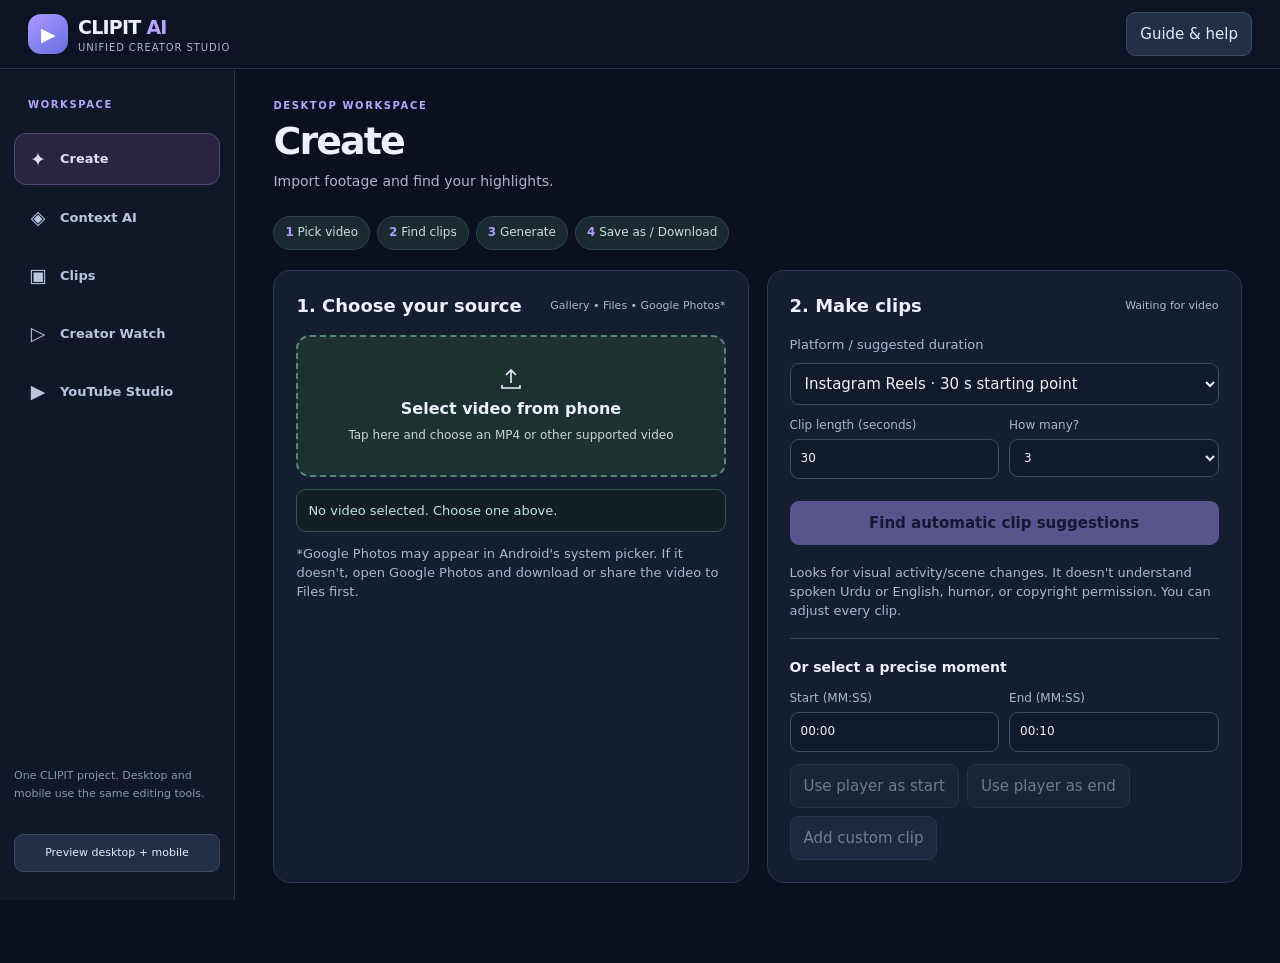
==== commit 06d1b1b4: "Load shared desktop and mobile workspace from single CLIPIT site" ====
--- a/index.html
+++ b/index.html
@@ -1,5 +1,5 @@
 <!doctype html>
-<html lang="en"><head><meta charset="utf-8"><meta name="viewport" content="width=device-width,initial-scale=1,viewport-fit=cover"><meta name="theme-color" content="#10151d"><meta name="description" content="AI Clip Studio - phone-first clip maker for videos you have rights to edit"><style>:root{--ink:#ebf0f4;--muted:#a5b2bc;--bg:#0f141b;--card:#1b232d;--line:#36414e;--accent:#92dfc6;--accent2:#163a36;--warn:#f5cf9e;--danger:#f2b4b4}*{box-sizing:border-box}body{font:15px/1.48 system-ui,-apple-system,Segoe UI,sans-serif;background:var(--bg);color:var(--ink);margin:0}h1,h2,h3,p{margin:0}p{margin-bottom:10px}h1{font-size:clamp(25px,4vw,36px);line-height:1.15;margin-bottom:10px}h2{font-size:18px}h3{font-size:14px;margin-bottom:12px}button,select,input{font:inherit}button{cursor:pointer}button:disabled{opacity:.45;cursor:not-allowed}.top{border-bottom:1px solid #28313c;display:flex;align-items:center;justify-content:space-between;padding:15px max(16px,calc((100vw - 1000px)/2));gap:10px}.logo{display:flex;align-items:center;gap:10px;font-weight:750}.mark{width:40px;height:40px;border-radius:13px;display:grid;place-items:center;background:var(--accent);color:#123129}.logo small{display:block;color:var(--muted);font-size:11px;font-weight:400}.wrap{max-width:1000px;margin:auto;padding:20px 15px 65px}.hero{max-width:750px;padding:16px 0 12px}.hero p,.helper,.foot{color:var(--muted);font-size:13px}.eyebrow{font-size:11px;letter-spacing:.14em;color:var(--accent);font-weight:800;margin-bottom:7px}.steps{display:flex;gap:7px;flex-wrap:wrap;margin:8px 0 20px}.steps span{background:#1b2930;border:1px solid #2f4349;color:#c9dfdd;border-radius:20px;padding:7px 11px;font-size:12px}.steps b{color:var(--accent)}.layout{display:grid;grid-template-columns:1fr 1fr;gap:15px}.card{padding:19px;border:1px solid var(--line);border-radius:17px;background:var(--card);margin-bottom:15px}.cardhead{display:flex;gap:12px;align-items:center;justify-content:space-between;margin-bottom:15px}.tiny{font-size:11px;color:var(--muted)}.upload{border:2px dashed #568879;border-radius:14px;background:#1b3230;display:flex;align-items:center;flex-direction:column;justify-content:center;padding:24px 14px;text-align:center;cursor:pointer;gap:6px;min-height:142px}.upload strong{font-size:16px}.upload small{font-size:12px;color:#c8d4d2}.upload input{position:absolute;width:1px;height:1px;opacity:0;pointer-events:none}.upload:focus-within{outline:2px solid var(--accent)}.notice,.progress{font-size:13px;background:#121d24;border:1px solid #35534e;border-radius:10px;padding:11px;margin:12px 0;color:#b9e6dc;white-space:pre-wrap}.notice.error,.progress.error{color:var(--danger);border-color:#65444a}.preview{display:block;width:100%;height:auto;max-height:320px;background:#060a10;border-radius:11px;margin:12px 0}.preview[hidden]{display:none}.metadata{font-size:12px;color:var(--muted);margin-bottom:9px;overflow-wrap:anywhere}.fieldlabel{display:block;font-size:13px;color:var(--muted);margin-bottom:5px}.two{display:grid;grid-template-columns:1fr 1fr;gap:10px;margin:12px 0}.two label{color:var(--muted);font-size:12px}select,input{width:100%;background:#111923;border:1px solid #435261;color:#edf2f4;border-radius:9px;padding:10px;margin-top:4px;min-width:0}.buttons{display:flex;flex-wrap:wrap;gap:8px;margin-top:11px}.primary,.secondary,.quiet,.buttonlike{border-radius:9px;border:1px solid #4a6a62;padding:10px 13px;text-decoration:none;display:inline-block;text-align:center}.primary{background:var(--accent);color:#09281f;font-weight:800}.secondary{color:var(--ink);background:#2b4347}.quiet,.buttonlike{color:#d1e7e3;background:#24343e}.full{width:100%;margin:10px 0}.separator{height:1px;background:#384550;margin:18px 0}.helper{margin:8px 0}.cliplist{display:grid;gap:9px}.empty{border:1px dashed #42515a;color:var(--muted);padding:18px;text-align:center;border-radius:9px}.clip{display:flex;justify-content:space-between;align-items:center;gap:9px;background:#151f29;border:1px solid #35434e;border-radius:11px;padding:12px}.clip strong{font-size:13px}.clip small{font-size:12px;display:block;color:var(--muted)}.clipactions{display:flex;gap:5px}.clipactions button{font-size:12px;padding:7px}.settings{margin-top:20px}.downloads{display:grid;gap:8px;margin:10px 0}.downloaditem{background:#19332d;padding:12px;border:1px solid #436b5c;border-radius:9px;color:#c5f1e4}.downloaditem a{display:inline-block;background:#a6e6d5;color:#0d3027;text-decoration:none;padding:8px 12px;margin-top:8px;border-radius:8px;font-weight:700}.foot{margin-top:12px}.results{margin-top:0}dialog{background:#202a35;color:var(--ink);border:1px solid #455869;border-radius:14px;max-width:500px;width:90%;padding:19px}dialog::backdrop{background:#0009}.dialoghead{display:flex;align-items:center;justify-content:space-between;margin-bottom:15px}dialog p{margin-bottom:13px}dialog a{color:var(--accent)}footer{color:var(--muted);font-size:12px;padding:20px 0}@media(max-width:740px){.layout{grid-template-columns:1fr}.card{padding:15px}.wrap{padding-top:10px}.top{padding:12px 14px}.logo small{font-size:10px}.steps span{padding:6px 9px}.two{gap:8px}.clip{align-items:flex-start;flex-direction:column}.clipactions{align-self:flex-end}}
+<html lang="en"><head><meta charset="utf-8"><meta name="viewport" content="width=device-width,initial-scale=1,viewport-fit=cover"><meta name="theme-color" content="#0c1020"><meta name="description" content="AI Clip Studio - phone-first clip maker for videos you have rights to edit"><style>:root{--ink:#ebf0f4;--muted:#a5b2bc;--bg:#0f141b;--card:#1b232d;--line:#36414e;--accent:#92dfc6;--accent2:#163a36;--warn:#f5cf9e;--danger:#f2b4b4}*{box-sizing:border-box}body{font:15px/1.48 system-ui,-apple-system,Segoe UI,sans-serif;background:var(--bg);color:var(--ink);margin:0}h1,h2,h3,p{margin:0}p{margin-bottom:10px}h1{font-size:clamp(25px,4vw,36px);line-height:1.15;margin-bottom:10px}h2{font-size:18px}h3{font-size:14px;margin-bottom:12px}button,select,input{font:inherit}button{cursor:pointer}button:disabled{opacity:.45;cursor:not-allowed}.top{border-bottom:1px solid #28313c;display:flex;align-items:center;justify-content:space-between;padding:15px max(16px,calc((100vw - 1000px)/2));gap:10px}.logo{display:flex;align-items:center;gap:10px;font-weight:750}.mark{width:40px;height:40px;border-radius:13px;display:grid;place-items:center;background:var(--accent);color:#123129}.logo small{display:block;color:var(--muted);font-size:11px;font-weight:400}.wrap{max-width:1000px;margin:auto;padding:20px 15px 65px}.hero{max-width:750px;padding:16px 0 12px}.hero p,.helper,.foot{color:var(--muted);font-size:13px}.eyebrow{font-size:11px;letter-spacing:.14em;color:var(--accent);font-weight:800;margin-bottom:7px}.steps{display:flex;gap:7px;flex-wrap:wrap;margin:8px 0 20px}.steps span{background:#1b2930;border:1px solid #2f4349;color:#c9dfdd;border-radius:20px;padding:7px 11px;font-size:12px}.steps b{color:var(--accent)}.layout{display:grid;grid-template-columns:1fr 1fr;gap:15px}.card{padding:19px;border:1px solid var(--line);border-radius:17px;background:var(--card);margin-bottom:15px}.cardhead{display:flex;gap:12px;align-items:center;justify-content:space-between;margin-bottom:15px}.tiny{font-size:11px;color:var(--muted)}.upload{border:2px dashed #568879;border-radius:14px;background:#1b3230;display:flex;align-items:center;flex-direction:column;justify-content:center;padding:24px 14px;text-align:center;cursor:pointer;gap:6px;min-height:142px}.upload strong{font-size:16px}.upload small{font-size:12px;color:#c8d4d2}.upload input{position:absolute;width:1px;height:1px;opacity:0;pointer-events:none}.upload:focus-within{outline:2px solid var(--accent)}.notice,.progress{font-size:13px;background:#121d24;border:1px solid #35534e;border-radius:10px;padding:11px;margin:12px 0;color:#b9e6dc;white-space:pre-wrap}.notice.error,.progress.error{color:var(--danger);border-color:#65444a}.preview{display:block;width:100%;height:auto;max-height:320px;background:#060a10;border-radius:11px;margin:12px 0}.preview[hidden]{display:none}.metadata{font-size:12px;color:var(--muted);margin-bottom:9px;overflow-wrap:anywhere}.fieldlabel{display:block;font-size:13px;color:var(--muted);margin-bottom:5px}.two{display:grid;grid-template-columns:1fr 1fr;gap:10px;margin:12px 0}.two label{color:var(--muted);font-size:12px}select,input{width:100%;background:#111923;border:1px solid #435261;color:#edf2f4;border-radius:9px;padding:10px;margin-top:4px;min-width:0}.buttons{display:flex;flex-wrap:wrap;gap:8px;margin-top:11px}.primary,.secondary,.quiet,.buttonlike{border-radius:9px;border:1px solid #4a6a62;padding:10px 13px;text-decoration:none;display:inline-block;text-align:center}.primary{background:var(--accent);color:#09281f;font-weight:800}.secondary{color:var(--ink);background:#2b4347}.quiet,.buttonlike{color:#d1e7e3;background:#24343e}.full{width:100%;margin:10px 0}.separator{height:1px;background:#384550;margin:18px 0}.helper{margin:8px 0}.cliplist{display:grid;gap:9px}.empty{border:1px dashed #42515a;color:var(--muted);padding:18px;text-align:center;border-radius:9px}.clip{display:flex;justify-content:space-between;align-items:center;gap:9px;background:#151f29;border:1px solid #35434e;border-radius:11px;padding:12px}.clip strong{font-size:13px}.clip small{font-size:12px;display:block;color:var(--muted)}.clipactions{display:flex;gap:5px}.clipactions button{font-size:12px;padding:7px}.settings{margin-top:20px}.downloads{display:grid;gap:8px;margin:10px 0}.downloaditem{background:#19332d;padding:12px;border:1px solid #436b5c;border-radius:9px;color:#c5f1e4}.downloaditem a{display:inline-block;background:#a6e6d5;color:#0d3027;text-decoration:none;padding:8px 12px;margin-top:8px;border-radius:8px;font-weight:700}.foot{margin-top:12px}.results{margin-top:0}dialog{background:#202a35;color:var(--ink);border:1px solid #455869;border-radius:14px;max-width:500px;width:90%;padding:19px}dialog::backdrop{background:#0009}.dialoghead{display:flex;align-items:center;justify-content:space-between;margin-bottom:15px}dialog p{margin-bottom:13px}dialog a{color:var(--accent)}footer{color:var(--muted);font-size:12px;padding:20px 0}@media(max-width:740px){.layout{grid-template-columns:1fr}.card{padding:15px}.wrap{padding-top:10px}.top{padding:12px 14px}.logo small{font-size:10px}.steps span{padding:6px 9px}.two{gap:8px}.clip{align-items:flex-start;flex-direction:column}.clipactions{align-self:flex-end}}
 
 .downloaditem .buttons{margin-top:8px}.downloaditem .buttons button{font-size:13px}.downloaditem video{display:block}
 
@@ -10,7 +10,7 @@
 /* v5 YouTube integration */
 .ytcard{border-color:#51404a;background:#211f27}.yt-red{background:#f03e50;color:#fff;border-color:#f03e50}.yt-red:hover{background:#d62e43}.yt-note{color:#b8c3ce;font-size:12px;line-height:1.6}.yt-statgrid{display:grid;grid-template-columns:repeat(4,minmax(0,1fr));gap:8px}.yt-stat{padding:12px;background:#131c26;border:1px solid #364353;border-radius:10px;min-width:0}.yt-stat small{display:block;font-size:11px;color:#9babbb}.yt-stat strong{font-size:18px;display:block;overflow-wrap:anywhere}.ytvideolist,.ytcommentlist{display:grid;gap:8px;margin-top:12px}.ytvideo{padding:11px;border:1px solid #384651;border-radius:10px;background:#161f29;display:flex;gap:10px;align-items:center}.ytvideo img{width:82px;height:47px;object-fit:cover;border-radius:6px;flex:0 0 auto}.ytvideo .ytmeta{min-width:0;flex:1}.ytvideo .ytmeta b{display:block;white-space:nowrap;overflow:hidden;text-overflow:ellipsis}.ytvideo small,.ytcomment small{display:block;color:#acb9c5;font-size:11px}.ytvideo a,.ytcard a{color:#a6e9d7}.ytcomment{padding:12px;background:#141f29;border:1px solid #384651;border-radius:10px;overflow-wrap:anywhere}.ytcomment p{white-space:pre-wrap;margin:7px 0;font-size:13px}.ytchart{display:flex;gap:3px;align-items:end;height:90px;margin:12px 0 2px;background:#15212a;padding:8px;border-radius:8px}.ytchart i{display:block;flex:1;min-height:2px;border-radius:3px 3px 0 0;background:#91dccc}.ytstate{padding:10px 12px;background:#11232b;border:1px solid #35535a;border-radius:9px;font-size:12px;margin:9px 0;white-space:pre-wrap}.ytstate.bad{border-color:#88535a;color:#ffb4b4}.ytfilepill{overflow-wrap:anywhere;background:#111c27;border-radius:9px;padding:11px;font-size:12px}.ytform{margin:10px 0}.ytform label{display:block;color:#bed0d9;font-size:12px;margin-bottom:8px}.ytform textarea{width:100%;min-height:90px;resize:vertical;border-radius:9px;padding:10px;border:1px solid #435261;background:#111923;color:#edf2f4;font:inherit;margin:5px 0}.ytdialog{max-width:560px;max-height:90vh;overflow:auto}.yt-upload-status{font-size:12px;color:#c3dfd3;padding:8px 0;white-space:pre-wrap}.ytsetupdetails summary{cursor:pointer;color:#b7dfd7;font-weight:600}.ytsetupdetails{margin:12px 0}.ytdivider{border-top:1px solid #384451;margin:16px 0}.yt-tabs{display:flex;gap:8px;flex-wrap:wrap;margin-bottom:12px}.yt-metric{font-size:12px;color:#b7c8cf;margin-top:8px}@media(max-width:620px){.yt-statgrid{grid-template-columns:repeat(2,minmax(0,1fr))}.ytvideo img{width:66px;height:44px}.ytdialog{max-height:96dvh;padding:14px}}
 
-</style><title>AI Clip Studio v5 — Video Editor & YouTube Studio</title><link rel="manifest" href="./manifest.webmanifest"><link rel="icon" type="image/svg+xml" href="./icon.svg"></head>
+</style><title>CLIPIT AI — Unified Creator Studio</title><link rel="manifest" href="./manifest.webmanifest"><link rel="icon" type="image/svg+xml" href="./icon.svg"><link rel="stylesheet" href="./mobile-ui.css"><link rel="stylesheet" href="./creator-watch.css?v=6.5-browser-player"><link rel="stylesheet" href="./desktop-ui.css?v=7.0-unified"></head>
 <body>
 <header class="top"><div class="logo"><span class="mark">▶</span><div>AI Clip Studio <small>Phone editor + YouTube Studio • v5.0</small></div></div><button id="helpButton" class="quiet">Guide & help</button></header>
 <main class="wrap">
@@ -48,7 +48,33 @@
  <button id="contextMake" class="primary full" type="button" disabled>Create context-aware clip suggestions</button>
  <p class="foot">Action understanding only applies if the imported analysis includes visual descriptions from the optional image-caption model. Captions may be inaccurate. Always review the selected moments and subtitles before publishing.</p>
  </section>
- <section class="card results"><div class="cardhead"><h2>4. Review, customize & generate</h2><span id="clipCount" class="tiny">0 clips</span></div><div id="clipList" class="cliplist"><div class="empty">Your proposed clips will appear here after you choose a video.</div></div>
+ <section class="card" id="creatorWatch" aria-label="Creator Watch">
+ <div class="cardhead"><h2>Creator Watch</h2><span class="tiny">Pilot · manual refresh</span></div>
+ <p class="helper">Find long videos from the creators you subscribe to. Choose up to three favorites and refresh recent uploads. Only videos at least <b>10 minutes</b> long appear. Your YouTube account must be connected.</p>
+ <div id="watchStatus" class="notice" role="status">Connect YouTube to get started.</div>
+ <button type="button" class="primary full" id="watchConnect">Go to YouTube connection</button>
+ <div class="watch-block">
+  <h3>Your creator library <span class="watch-counter" id="watchCount">0 / 3 saved</span></h3>
+  <div id="watchFavorites"></div>
+ </div>
+ <div class="watch-block">
+  <h3>Discover subscribed creators</h3>
+  <button type="button" class="secondary full" id="watchImportSubscriptions">Import my subscriptions</button>
+  <label class="fieldlabel" for="watchSearch">Find a creator in the loaded subscriptions</label>
+  <input type="search" id="watchSearch" placeholder="Search channel names" autocomplete="off" disabled>
+  <div id="watchSubscriptions"></div>
+  <button type="button" class="quiet full" id="watchMore" hidden>Load more subscriptions</button>
+ </div>
+ <div class="watch-block">
+  <h3>Recent long videos</h3>
+  <p class="watch-muted">Shows uploads of 10:00 or longer, from the most recent 10 uploads per saved creator. Initial results are marked Recent; later uploads can be marked New when you refresh.</p>
+  <button type="button" class="primary full" id="watchRefresh">Check recent uploads</button>
+  <p class="watch-muted" id="watchLastChecked">Not checked yet.</p>
+  <div id="watchVideos"></div>
+ </div>
+ <p class="watch-legal">This pilot reads YouTube metadata only. It does not record, download or analyze creators' YouTube videos. To make clip drafts, manually import footage you own or have permission to edit, then use CLIPIT's existing clip tools. Your creator selections are stored on this phone for the connected channel.</p>
+</section>
+<section class="card results"><div class="cardhead"><h2>4. Review, customize & generate</h2><span id="clipCount" class="tiny">0 clips</span></div><div id="clipList" class="cliplist"><div class="empty">Your proposed clips will appear here after you choose a video.</div></div>
 <div class="two settings"><label>Resolution<select id="quality"><option value="360">Light • 360 × 640 (OPPO)</option><option value="540" selected>Balanced • 540 × 960</option><option value="720">High • 720 × 1280 (Pixel 7)</option></select></label><label>Framing<select id="framing"><option value="fit" selected>Fit whole picture</option><option value="fill">Center crop to 9:16</option></select></label></div>
 <button class="primary full" id="generate" disabled>Generate all clips with edits</button>
 <div id="progress" class="progress" aria-live="polite">Choose a video and make a clip first.</div><div id="downloads" class="downloads"></div>
@@ -121,6 +147,7 @@
 <script>window.CLIP_STUDIO_YOUTUBE_CLIENT_ID = '784143642709-o8q9u09eaeene077n54jj0emo3vln3ts.apps.googleusercontent.com';</script>
 <script src="./context_engine.js"></script>
 <script src="https://accounts.google.com/gsi/client" async defer></script>
+<script src="./mobile-ui.js" defer></script><script src="./desktop-ui.js?v=7.0-unified" defer></script><script src="./creator-watch.js?v=7.0-unified" defer></script>
 <script>
 'use strict';
 const $=id=>document.getElementById(id);
@@ -641,6 +668,7 @@
  $('ytPublishExternal').disabled=!ytReady()||!yt.external||yt.uploading;
  $('ytConnect').textContent=ytReady()?'Reconnect / switch channel':'Connect YouTube channel';
  $('ytChannelInfo').textContent=yt.channel?`Connected to: ${yt.channel.snippet?.title||yt.channel.id} (${yt.channel.id})`:'Channel: not connected';
+ window.dispatchEvent(new Event('clipit:youtube-state'));
 }
 function ytLoadSettings(){
  try{yt.clientId=localStorage.getItem('clipstudio_yt_client_id')||''}catch(e){}
--- a/mobile-ui.css
+++ b/mobile-ui.css
@@ -0,0 +1,161 @@
+/* CLIPIT mobile studio | phone-only presentation layer. Desktop retains original layout. */
+@media (max-width: 820px) {
+  :root {
+    --bg:#080b14; --ink:#f1f3ff; --muted:#9da7c0;
+    --card:#131928; --line:#283149; --accent:#a58aff; --accent2:#252041;
+    --danger:#ff929d; --warn:#f9c784;
+    color-scheme:dark;
+  }
+  html { scroll-behavior:smooth; background:#080b14; }
+  body.clipit-mobile { min-height:100dvh; background:radial-gradient(ellipse 110% 36% at 8% -12%,#282450 0%,transparent 76%),#080b14; color:#f1f3ff; font-family:Inter,system-ui,-apple-system,Segoe UI,sans-serif; font-size:14px; line-height:1.5; -webkit-tap-highlight-color:transparent; }
+  body.clipit-mobile button,body.clipit-mobile input,body.clipit-mobile select,body.clipit-mobile textarea { font-size:16px; }
+  body.clipit-mobile button { touch-action:manipulation; -webkit-user-select:none; user-select:none; }
+  body.clipit-mobile button:focus-visible,body.clipit-mobile a:focus-visible,body.clipit-mobile input:focus-visible,body.clipit-mobile select:focus-visible,body.clipit-mobile label.upload:focus-within { outline:2px solid #c7b7ff; outline-offset:3px; }
+  body.clipit-mobile .top { position:sticky; z-index:40; top:0; padding:12px 18px; min-height:70px; border-bottom:1px solid #242d42; background:rgba(9,12,23,.92); -webkit-backdrop-filter:blur(18px); backdrop-filter:blur(18px); }
+  body.clipit-mobile .logo { gap:10px; min-width:0; }
+  body.clipit-mobile .logo .mark { width:42px;height:42px;border-radius:14px;background:linear-gradient(145deg,#b698ff,#6f6afc);box-shadow:0 7px 26px #745bff43;color:#fff;font-size:21px;font-weight:900; }
+  body.clipit-mobile .brand-name {font-size:19px;font-weight:850;letter-spacing:-.06em;line-height:1.1;}
+  body.clipit-mobile .brand-name span {color:#ab99ff;}
+  body.clipit-mobile .brand-sub {display:block;color:#98a1b8;font-size:10px;font-weight:500;letter-spacing:.04em;margin-top:4px;}
+  body.clipit-mobile #helpButton {font-size:12px;padding:10px 13px;border-radius:999px;background:#1a2235;border:1px solid #303b55;color:#d8e0f9;white-space:nowrap;}
+  body.clipit-mobile .wrap { max-width:640px; padding:18px 15px calc(108px + env(safe-area-inset-bottom,0px)); min-height:calc(100dvh - 70px); }
+  body.clipit-mobile .hero { max-width:none;padding:6px 2px 20px; }
+  body.clipit-mobile .hero .eyebrow {display:inline-flex;align-items:center;gap:8px;font-size:10px;color:#b8a7ff;background:#231d3e;border:1px solid #493568;padding:7px 10px;border-radius:999px;font-weight:750;letter-spacing:.13em;margin-bottom:14px;}
+  body.clipit-mobile .hero .eyebrow::before {content:"";width:6px;height:6px;border-radius:50%;background:#ab8eff;box-shadow:0 0 10px #ab8eff;}
+  body.clipit-mobile .hero h1 {font-size:clamp(29px,7.8vw,43px);font-weight:850;line-height:1.11;letter-spacing:-.055em;margin:0 0 12px;max-width:520px;text-wrap:balance;}
+  body.clipit-mobile .hero h1 em {font-style:normal;color:#b9a2ff;}
+  body.clipit-mobile .hero p {font-size:14px;line-height:1.65;color:#abb6cf;max-width:480px;margin:0 0 16px;}
+  body.clipit-mobile .hero-tags {display:flex;gap:8px;flex-wrap:wrap;}
+  body.clipit-mobile .hero-tags span {display:inline-flex;align-items:center;gap:6px;font-size:11px;font-weight:650;color:#b4bde0;border:1px solid #34334e;border-radius:999px;padding:7px 10px;background:#15172b;}
+  body.clipit-mobile .hero-tags b {font-size:13px;color:#9a89ff;}
+  body.clipit-mobile .steps {display:none;}
+  body.clipit-mobile .layout {display:grid;grid-template-columns:1fr;gap:0;}
+  body.clipit-mobile .card {background:linear-gradient(145deg,#171d2e 0%,#121726 80%);border:1px solid #2a324b;box-shadow:0 10px 32px #00000016;padding:19px 16px;border-radius:22px;margin-bottom:15px;min-width:0;}
+  body.clipit-mobile .cardhead {gap:10px;align-items:flex-start;margin-bottom:16px;}
+  body.clipit-mobile .cardhead h2 {font-size:18px;line-height:1.25;font-weight:780;letter-spacing:-.035em;max-width:250px;}
+  body.clipit-mobile .tiny {font-size:10px;color:#a1aac4;line-height:1.4;text-align:right;}
+  body.clipit-mobile .upload {min-height:174px;border:1.5px dashed #665897;border-radius:18px;background:linear-gradient(150deg,#29213f 0%,#171c32 78%);padding:21px 12px;gap:8px;position:relative;overflow:hidden;}
+  body.clipit-mobile .upload::after {content:"";position:absolute;right:-30px;top:-54px;width:140px;height:140px;background:radial-gradient(circle,#8067d638,transparent 68%);pointer-events:none;}
+  body.clipit-mobile .upload svg {width:34px;height:34px;padding:7px;border-radius:10px;background:#564587;border:1px solid #7764ae;box-sizing:content-box;color:#f5eeff;}
+  body.clipit-mobile .upload strong {font-size:16px;font-weight:780;letter-spacing:-.02em;}
+  body.clipit-mobile .upload small {font-size:12px;color:#afb6ce;max-width:230px;line-height:1.45;}
+  body.clipit-mobile .notice,body.clipit-mobile .progress,body.clipit-mobile .ytstate {background:#10182a;color:#b2c4df;border:1px solid #2e3d5a;border-radius:13px;font-size:12px;line-height:1.6;margin:12px 0;padding:12px;}
+  body.clipit-mobile .notice.error,body.clipit-mobile .progress.error {border-color:#79454f;background:#281821;}
+  body.clipit-mobile #notice {margin-bottom:0;}
+  body.clipit-mobile .preview {max-height:48dvh;border-radius:14px;background:#060710;box-shadow:0 10px 30px #0007;margin:13px 0;}
+  body.clipit-mobile .metadata {margin-top:8px;color:#aebad1;}
+  body.clipit-mobile .foot,body.clipit-mobile .helper {font-size:12px;color:#aab4cd;line-height:1.62;}
+  body.clipit-mobile .foot {margin-top:14px;}
+  body.clipit-mobile .fieldlabel {font-size:12px;color:#c5cde0;font-weight:600;margin-top:10px;}
+  body.clipit-mobile select,body.clipit-mobile input:not([type=checkbox]):not([type=radio]):not([type=range]):not([type=color]),body.clipit-mobile textarea {background:#0e1423;border:1px solid #36415d;border-radius:12px;color:#f1f3ff;padding:13px 12px;min-height:46px;max-width:100%;}
+  body.clipit-mobile input[type=file] {font-size:12px!important;padding:12px!important;line-height:1.5;}
+  body.clipit-mobile select {appearance:auto;}
+  body.clipit-mobile .two {gap:9px;}
+  body.clipit-mobile .two label {font-size:11px;color:#aebad0;font-weight:550;min-width:0;}
+  body.clipit-mobile .two :is(select,input) {margin-top:7px;}
+  body.clipit-mobile .primary,body.clipit-mobile .secondary,body.clipit-mobile .quiet,body.clipit-mobile .buttonlike,body.clipit-mobile .yt-red {border-radius:12px;min-height:44px;padding:11px 14px;line-height:1.3;font-weight:750;font-size:13px;border:1px solid #44506e;box-shadow:none;}
+  body.clipit-mobile .primary {background:linear-gradient(130deg,#b8a0ff,#8d8bfa);color:#141028;border-color:#b39dff;}
+  body.clipit-mobile .primary:disabled {background:#3d3a59;color:#a8a3ba;border-color:#414357;}
+  body.clipit-mobile .secondary {background:#27344d;color:#e6eeff;border-color:#3d4b69;}
+  body.clipit-mobile .quiet,body.clipit-mobile .buttonlike {background:#1b2539;color:#d0def5;border-color:#34425c;}
+  body.clipit-mobile .yt-red {background:#fa495e;color:white;border-color:#fa495e;}
+  body.clipit-mobile .buttons {gap:8px;align-items:stretch;}
+  body.clipit-mobile .buttons button,body.clipit-mobile .buttons a {flex:1 1 auto;}
+  body.clipit-mobile .full {min-height:50px;font-size:14px;margin:13px 0 8px;width:100%;}
+  body.clipit-mobile .separator,body.clipit-mobile .ytdivider {background:#31394e;border-color:#31394e;margin:20px 0;}
+  body.clipit-mobile h3 {font-size:14px;font-weight:750;color:#f1f3ff;}
+  body.clipit-mobile .cliplist {gap:10px;}
+  body.clipit-mobile .empty {border:1px dashed #414963;background:#111a2b;border-radius:14px;padding:24px 14px;font-size:12px;color:#a7b4c8;}
+  body.clipit-mobile .clip {background:#101a2b;border:1px solid #34415d;border-radius:14px;padding:13px;gap:10px;}
+  body.clipit-mobile .clip strong {font-size:14px;}
+  body.clipit-mobile .clip small {line-height:1.7;color:#aebad1;}
+  body.clipit-mobile .clipactions {width:100%;align-self:stretch;display:grid;grid-template-columns:repeat(2,minmax(0,1fr));gap:8px;}
+  body.clipit-mobile .clipactions button {min-width:0;}
+  body.clipit-mobile .settings {margin-top:18px;}
+  body.clipit-mobile .downloaditem {background:#152a2e;color:#d5f5e7;border:1px solid #346465;border-radius:15px;overflow-wrap:anywhere;padding:14px;}
+  body.clipit-mobile .downloaditem a {border-radius:10px;min-height:42px;}
+  body.clipit-mobile #contextStudio .buttons a {width:100%;}
+  body.clipit-mobile #contextMatches {margin:10px 0 0;}
+  body.clipit-mobile #contextCaptions {accent-color:#a993ff;}
+  body.clipit-mobile #contextStudio .fieldlabel {margin-bottom:8px;}
+  body.clipit-mobile .yt-statgrid {gap:8px;}
+  body.clipit-mobile .yt-stat {background:#10192b;border:1px solid #313a56;border-radius:14px;padding:14px 11px;}
+  body.clipit-mobile .yt-stat small {font-size:10px;color:#aab5cb;}
+  body.clipit-mobile .yt-stat strong {font-size:21px;font-weight:800;line-height:1.3;margin-top:8px;}
+  body.clipit-mobile .ytchart {border-radius:13px;background:#111a2a;}
+  body.clipit-mobile .ytchart i {background:linear-gradient(#bda7ff,#716ff6);}
+  body.clipit-mobile .ytvideo,body.clipit-mobile .ytcomment {border-radius:13px;background:#101a2a;border-color:#34405c;}
+  body.clipit-mobile .ytfilepill {background:#101827;color:#c3cce0;border:1px solid #303d58;}
+  body.clipit-mobile .yt-setupdetails summary,body.clipit-mobile .ytsetupdetails summary {color:#c7b5ff;}
+  body.clipit-mobile footer {font-size:11px;line-height:1.6;color:#8692ab;padding:4px 5px 10px;}
+  body.clipit-mobile .screen-title {margin:3px 2px 18px;}
+  body.clipit-mobile .screen-title .kicker {font-size:10px;color:#ad9dff;font-weight:800;letter-spacing:.16em;text-transform:uppercase;margin-bottom:8px;}
+  body.clipit-mobile .screen-title h1 {font-size:29px;letter-spacing:-.055em;line-height:1.16;font-weight:850;margin-bottom:9px;}
+  body.clipit-mobile .screen-title p {font-size:13px;color:#aeb9d0;line-height:1.6;margin:0;}
+  body.clipit-mobile .mobile-workflow {display:grid;grid-template-columns:repeat(3,minmax(0,1fr));gap:7px;margin:0 0 14px;}
+  body.clipit-mobile .mobile-workflow div {padding:11px 9px;background:#121a2b;border:1px solid #2b344e;border-radius:13px;min-width:0;}
+  body.clipit-mobile .mobile-workflow strong {display:block;font-size:12px;color:#ecebfd;font-weight:800;}
+  body.clipit-mobile .mobile-workflow small {display:block;font-size:10px;color:#9ba7c1;line-height:1.3;margin-top:4px;}
+  body.clipit-mobile .mobile-workflow .number {color:#b8a0ff;font-weight:850;font-size:11px;display:block;margin-bottom:7px;}
+  body.clipit-mobile .mobile-shortcuts {display:flex;gap:8px;margin:0 0 16px;}
+  body.clipit-mobile .mobile-shortcuts button {flex:1;min-height:45px;border:1px solid #38345d;background:#211d38;border-radius:13px;color:#d5c8ff;font-size:12px;font-weight:750;padding:9px;}
+  body.clipit-mobile .mobile-shortcuts button:last-child {background:#162036;border-color:#2d4060;color:#c2d9ff;}
+  body.clipit-mobile .mobile-status {border:1px solid #333d5e;background:#151b2e;color:#b6c3e1;border-radius:13px;padding:10px 13px;margin:12px 0 14px;font-size:12px;display:flex;gap:9px;align-items:center;min-width:0;}
+  body.clipit-mobile .mobile-status .status-light {width:7px;height:7px;border-radius:50%;background:#a996ff;flex:0 0 7px;}
+  body.clipit-mobile .mobile-status strong {font-weight:700;white-space:nowrap;overflow:hidden;text-overflow:ellipsis;}
+  body.clipit-mobile .mobile-nav {position:fixed;z-index:60;bottom:0;left:0;right:0;display:grid;grid-template-columns:repeat(4,minmax(0,1fr));gap:4px;padding:9px max(10px,calc((100vw - 620px)/2)) calc(10px + env(safe-area-inset-bottom,0px));background:rgba(13,17,31,.96);-webkit-backdrop-filter:blur(24px);backdrop-filter:blur(24px);border-top:1px solid #30324e;box-shadow:0 -14px 34px #05081696;}
+  body.clipit-mobile .mobile-nav button {position:relative;display:flex;flex-direction:column;align-items:center;justify-content:center;gap:5px;border:0;background:transparent;border-radius:14px;color:#909cb8;padding:8px 3px 6px;min-height:54px;font-size:10px;font-weight:700;letter-spacing:.01em;}
+  body.clipit-mobile .mobile-nav button svg {width:21px;height:21px;stroke:currentColor;stroke-width:1.8;fill:none;stroke-linecap:round;stroke-linejoin:round;}
+  body.clipit-mobile .mobile-nav button[aria-current=page] {background:#29213f;color:#d9c9ff;}
+  body.clipit-mobile .mobile-nav .nav-count {position:absolute;top:4px;right:calc(50% - 23px);font-weight:800;font-size:9px;background:#b59cfc;color:#140f24;padding:1px 5px;border-radius:999px;min-width:15px;}
+  body.clipit-mobile .mobile-nav .nav-count[hidden] {display:none;}
+  body.clipit-mobile[data-clipit-screen=create] #contextStudio,body.clipit-mobile[data-clipit-screen=create] .results,body.clipit-mobile[data-clipit-screen=create] #youtubeStudio {display:none;}
+  body.clipit-mobile[data-clipit-screen=ai] .hero,body.clipit-mobile[data-clipit-screen=ai] .layout,body.clipit-mobile[data-clipit-screen=ai] .results,body.clipit-mobile[data-clipit-screen=ai] #youtubeStudio {display:none;}
+  body.clipit-mobile[data-clipit-screen=clips] .hero,body.clipit-mobile[data-clipit-screen=clips] .layout,body.clipit-mobile[data-clipit-screen=clips] #contextStudio,body.clipit-mobile[data-clipit-screen=clips] #youtubeStudio {display:none;}
+  body.clipit-mobile[data-clipit-screen=youtube] .hero,body.clipit-mobile[data-clipit-screen=youtube] .layout,body.clipit-mobile[data-clipit-screen=youtube] #contextStudio,body.clipit-mobile[data-clipit-screen=youtube] .results {display:none;}
+  body.clipit-mobile .legacy-cloud {display:none;}
+  body.clipit-mobile .screen-title[hidden] {display:none;}
+  body.clipit-mobile #editorDialog {position:fixed;inset:0;margin:0;min-width:0;max-width:100vw;width:100%;height:100dvh;max-height:100dvh;padding:15px 15px calc(25px + env(safe-area-inset-bottom,0px));border-radius:0;border:0;background:#0c1020;overflow:auto;overscroll-behavior:contain;}
+  body.clipit-mobile #editorDialog .editor-layout {grid-template-columns:1fr;gap:15px;}
+  body.clipit-mobile #editorDialog .dialoghead {position:sticky;top:-15px;z-index:2;background:#0c1020;padding:12px 2px;margin-bottom:8px;border-bottom:1px solid #2c3451;align-items:flex-start;}
+  body.clipit-mobile #editorDialog .dialoghead h2 {font-size:19px;font-weight:800;}
+  body.clipit-mobile #editorDialog .dialoghead .tiny {max-width:210px;text-align:left;}
+  body.clipit-mobile #editorDialog .editor-stage {width:min(100%,300px);}
+  body.clipit-mobile #editorDialog .editor-panel {padding:3px 1px;}
+  body.clipit-mobile #editorDialog .editor-tools button {flex:1 1 42%;min-width:0;}
+  body.clipit-mobile :is(#ytPublishDialog,#help) {max-width:100vw;width:100%;max-height:min(95dvh,100%);border:1px solid #3a415e;border-radius:23px 23px 0 0;margin:auto 0 0;padding:19px 16px calc(26px + env(safe-area-inset-bottom,0px));background:#161c2b;overflow:auto;box-sizing:border-box;}
+  body.clipit-mobile :is(#ytPublishDialog,#help)::backdrop {background:#020408c9;}
+  body.clipit-mobile :is(#ytPublishDialog,#help) .dialoghead {position:sticky;top:-19px;background:#161c2b;z-index:2;padding:10px 0;}
+  body.clipit-mobile :is(#ytPublishDialog,#help) label {font-size:12px;color:#d3daf0;}
+  body.clipit-mobile [hidden] {display:none!important;}
+}
+@media (max-width:360px) {
+  body.clipit-mobile .wrap {padding-left:11px;padding-right:11px;}
+  body.clipit-mobile .card {padding:15px 12px;}
+  body.clipit-mobile .hero h1 {font-size:28px;}
+  body.clipit-mobile .cardhead h2 {font-size:17px;}
+  body.clipit-mobile .mobile-nav button {font-size:9px;}
+}
+@media (prefers-reduced-motion:reduce) {
+  html {scroll-behavior:auto;}
+  .mobile-nav button {transition:none!important;}
+}
+
+/* Hide mobile-only UI outside mobile size, including device rotation. */
+.mobile-nav,.mobile-status,.mobile-workflow,.mobile-shortcuts,.screen-title {display:none;}
+@media(max-width:820px) {
+  body.clipit-mobile .mobile-status {display:flex;}
+  body.clipit-mobile .mobile-workflow {display:grid;}
+  body.clipit-mobile .mobile-shortcuts {display:flex;}
+  body.clipit-mobile .screen-title:not([hidden]) {display:block;}
+  body.clipit-mobile[data-clipit-screen]:not([data-clipit-screen=create]) .mobile-status,
+  body.clipit-mobile[data-clipit-screen]:not([data-clipit-screen=create]) .mobile-workflow,
+  body.clipit-mobile[data-clipit-screen]:not([data-clipit-screen=create]) .mobile-shortcuts {display:none;}
+  body.clipit-mobile .advanced-controls {margin-top:16px;padding:0 13px;border:1px solid #35405b;border-radius:14px;background:#101828;}
+  body.clipit-mobile .advanced-controls summary {cursor:pointer;padding:15px 3px;color:#d0c2ff;font-weight:730;font-size:13px;list-style-position:inside;}
+  body.clipit-mobile .advanced-controls[open] {padding-bottom:13px;}
+  body.clipit-mobile .advanced-controls h3 {margin:10px 0;}
+  body.clipit-mobile .advanced-controls .buttons button {flex:1 1 45%;}
+  body.clipit-mobile #youtubeStudio .yt-red {min-width:0;}
+  body.clipit-mobile .mobile-nav {display:grid;}
+}
--- a/creator-watch.css
+++ b/creator-watch.css
@@ -0,0 +1,45 @@
+/* Creator Watch is intentionally a phone-only pilot. */
+#creatorWatch {display:none}
+@media (max-width:820px) {
+  body.clipit-mobile[data-clipit-screen=watch] #creatorWatch {display:block}
+  body.clipit-mobile[data-clipit-screen=watch] .hero,
+  body.clipit-mobile[data-clipit-screen=watch] .layout,
+  body.clipit-mobile[data-clipit-screen=watch] .results,
+  body.clipit-mobile[data-clipit-screen=watch] #contextStudio,
+  body.clipit-mobile[data-clipit-screen=watch] #youtubeStudio,
+  body.clipit-mobile[data-clipit-screen=watch] .mobile-status,
+  body.clipit-mobile[data-clipit-screen=watch] .mobile-workflow,
+  body.clipit-mobile[data-clipit-screen=watch] .mobile-shortcuts {display:none}
+  body.clipit-mobile .mobile-nav {grid-template-columns:repeat(5,minmax(0,1fr))}
+  body.clipit-mobile .mobile-nav button {font-size:9px;gap:4px;padding-left:0;padding-right:0}
+  body.clipit-mobile #creatorWatch .watch-muted {font-size:12px;line-height:1.55;color:#abb6cf;margin:6px 0}
+  body.clipit-mobile #creatorWatch .watch-line {display:flex;align-items:center;justify-content:space-between;gap:10px;padding:10px 0;border-bottom:1px solid #33394f}
+  body.clipit-mobile #creatorWatch .watch-line:last-child {border-bottom:0}
+  body.clipit-mobile #creatorWatch .watch-line-text {font-size:13px;font-weight:650;min-width:0;overflow-wrap:anywhere;flex:1}
+  body.clipit-mobile #creatorWatch .watch-line button {min-width:78px;min-height:40px}
+  body.clipit-mobile #creatorWatch .watch-block {border-top:1px solid #323952;padding-top:17px;margin-top:17px}
+  body.clipit-mobile #creatorWatch .watch-video {padding:14px 0;border-bottom:1px solid #323952}
+  body.clipit-mobile #creatorWatch .watch-video:last-child {border-bottom:0}
+  body.clipit-mobile #creatorWatch .watch-video-main {display:flex;align-items:flex-start;gap:12px}
+  body.clipit-mobile #creatorWatch .watch-thumbnail {display:block;position:relative;flex:0 0 40%;max-width:170px;aspect-ratio:16/9;overflow:hidden;border:1px solid #323952;border-radius:9px;background:#1a2131;color:#cbd5ea;text-decoration:none}
+  body.clipit-mobile #creatorWatch .watch-thumbnail:focus-visible {outline:2px solid #a58aff;outline-offset:3px}
+  body.clipit-mobile #creatorWatch .watch-thumb-image {display:block;width:100%;height:100%;object-fit:cover}
+  body.clipit-mobile #creatorWatch .watch-thumb-fallback {position:absolute;inset:0;display:grid;place-items:center;padding:8px;text-align:center;font-size:11px;line-height:1.35;background:#1a2131}
+  body.clipit-mobile #creatorWatch .watch-thumb-image[hidden],
+  body.clipit-mobile #creatorWatch .watch-thumb-fallback[hidden] {display:none}
+  body.clipit-mobile #creatorWatch .watch-thumb-duration {position:absolute;right:5px;bottom:5px;padding:2px 5px;border-radius:4px;background:rgba(0,0,0,.8);color:#fff;font-size:10px;line-height:1.3;font-weight:700}
+  body.clipit-mobile #creatorWatch .watch-video-details {min-width:0;flex:1}
+  body.clipit-mobile #creatorWatch .watch-video-title {font-size:14px;font-weight:750;color:#f1f3ff;line-height:1.4}
+  body.clipit-mobile #creatorWatch .watch-actions {display:grid;grid-template-columns:1fr 1fr;gap:8px;margin-top:12px}
+  body.clipit-mobile #creatorWatch .watch-actions a,
+  body.clipit-mobile #creatorWatch .watch-actions button {width:100%;font-size:12px;min-height:44px;text-decoration:none}
+  body.clipit-mobile #creatorWatch #watchStatus {white-space:pre-wrap}
+  body.clipit-mobile #creatorWatch .watch-counter {font-size:11px;color:#b5a4ff;font-weight:700}
+  body.clipit-mobile #creatorWatch .watch-legal {font-size:11px;line-height:1.6;color:#9ca7be}
+  body.clipit-mobile #creatorWatch #watchMore[hidden] {display:none}
+  body.clipit-mobile #creatorWatch .watch-choice-dialog {width:min(380px,92vw);max-width:92vw;padding:20px;border-radius:15px}
+  body.clipit-mobile #creatorWatch .watch-choice-dialog h3 {font-size:18px;margin:0 0 10px}
+  body.clipit-mobile #creatorWatch .watch-choice-actions {display:grid;gap:10px;margin-top:15px}
+  body.clipit-mobile #creatorWatch .watch-choice-actions a,
+  body.clipit-mobile #creatorWatch .watch-choice-actions button {display:flex;align-items:center;justify-content:center;min-height:48px;width:100%;border-radius:9px;text-align:center;text-decoration:none;font-weight:700}
+}
--- a/desktop-ui.css
+++ b/desktop-ui.css
@@ -0,0 +1,67 @@
+/* Desktop layer: keeps the existing mobile layout untouched. */
+@media (min-width:821px) {
+  :root{--bg:#0b1020;--card:#151d30;--line:#2a3652;--accent:#ad9aff;--ink:#edf0ff;--muted:#aab6d0;color-scheme:dark}
+  body.clipit-desktop{background:#0b1020;color:#edf0ff;min-height:100vh}
+  body.clipit-desktop .top{position:sticky;top:0;z-index:30;padding:12px 28px;background:#0d1426f5;border-bottom:1px solid #27334d}
+  body.clipit-desktop .logo{font-size:19px;letter-spacing:-.04em}
+  body.clipit-desktop .logo small{font-size:10px;font-weight:500;letter-spacing:.09em}
+  body.clipit-desktop .logo .mark{background:linear-gradient(140deg,#ad9aff,#666de1);color:white}
+  body.clipit-desktop .desktop-brand-ai{color:#b6a5ff}
+  body.clipit-desktop .desktop-shell{display:grid;grid-template-columns:235px minmax(0,1fr);min-height:calc(100vh - 70px)}
+  body.clipit-desktop .desktop-sidebar{position:sticky;top:70px;align-self:start;height:calc(100vh - 70px);background:#101729;border-right:1px solid #28334b;padding:28px 14px;display:flex;flex-direction:column;gap:20px}
+  body.clipit-desktop .desktop-sidebar-heading,body.clipit-desktop .desktop-page-kicker{font-size:10px;letter-spacing:.16em;font-weight:800;color:#b6a5ff}
+  body.clipit-desktop .desktop-sidebar-heading{padding-left:14px}
+  body.clipit-desktop .desktop-nav{display:grid;gap:6px}
+  body.clipit-desktop .desktop-nav button{display:flex;align-items:center;gap:12px;text-align:left;width:100%;min-height:47px;padding:11px 13px;background:transparent;color:#b9c5df;border:1px solid transparent;border-radius:12px;font-size:13px;font-weight:690}
+  body.clipit-desktop .desktop-nav button:hover{background:#1e2840;color:#fff}
+  body.clipit-desktop .desktop-nav button[aria-current=page]{background:#29243f;color:#e5d9ff;border-color:#534778}
+  body.clipit-desktop .desktop-nav-symbol{font-size:19px;min-width:20px;text-align:center}
+  body.clipit-desktop .desktop-side-note{font-size:11px;line-height:1.7;color:#8697b4;margin-top:auto}
+  body.clipit-desktop .desktop-shortcuts a{font-size:11px;width:100%;border-color:#3b4963}
+  body.clipit-desktop main.wrap{max-width:1600px;width:100%;padding:30px clamp(20px,3vw,52px) 65px;min-width:0}
+  body.clipit-desktop .desktop-page-heading{margin-bottom:25px}
+  body.clipit-desktop .desktop-page-heading h1{font-size:clamp(29px,3vw,38px);margin:6px 0 7px;letter-spacing:-.05em}
+  body.clipit-desktop .desktop-page-heading p{font-size:14px;color:#aab6d0}
+  body.clipit-desktop .layout{grid-template-columns:minmax(0,1fr) minmax(0,1fr);gap:18px}
+  body.clipit-desktop .card{background:#151d30;border-color:#2a3652;border-radius:17px;padding:22px;min-width:0}
+  body.clipit-desktop .primary{background:#ac9aff;color:#1b1238;border-color:#ac9aff}
+  body.clipit-desktop .secondary{background:#293b55;border-color:#40536b}
+  body.clipit-desktop .quiet,body.clipit-desktop .buttonlike{background:#222f46;border-color:#3c4a65;color:#dfebff}
+  body.clipit-desktop input,body.clipit-desktop select{background:#101a2c;border-color:#3b4b68}
+  body.clipit-desktop button:focus-visible,body.clipit-desktop a:focus-visible{outline:2px solid #cabaff;outline-offset:3px}
+  body.clipit-desktop .preview{max-height:54vh}
+  body.clipit-desktop .desktop-legacy-cloud,body.clipit-desktop footer{display:none}
+  body.clipit-desktop #creatorWatch{display:block}
+  body.clipit-desktop #creatorWatch .watch-block{margin-top:22px;padding-top:18px;border-top:1px solid #303e58}
+  body.clipit-desktop #creatorWatch .watch-muted,body.clipit-desktop #creatorWatch .watch-legal{font-size:12px;color:#a8b7d3;line-height:1.6}
+  body.clipit-desktop #creatorWatch .watch-line{display:flex;align-items:center;justify-content:space-between;gap:12px;padding:9px 0;border-bottom:1px solid #2f3b56}
+  body.clipit-desktop #creatorWatch .watch-line-text{flex:1;min-width:0;overflow-wrap:anywhere;font-size:13px}
+  body.clipit-desktop #creatorWatch .watch-video{border-bottom:1px solid #2d3b58;padding:16px 0}
+  body.clipit-desktop #creatorWatch #watchVideos{display:grid;grid-template-columns:repeat(auto-fit,minmax(300px,1fr));gap:10px 18px}
+  body.clipit-desktop #creatorWatch .watch-video-main{display:flex;gap:13px;align-items:start}
+  body.clipit-desktop #creatorWatch .watch-thumbnail{position:relative;flex:0 0 43%;padding:0;aspect-ratio:16/9;border:1px solid #3a4560;background:#0b1426;border-radius:10px;overflow:hidden;cursor:pointer}
+  body.clipit-desktop #creatorWatch .watch-thumb-image{display:block;width:100%;height:100%;object-fit:cover}
+  body.clipit-desktop #creatorWatch .watch-thumb-fallback{position:absolute;inset:0;display:grid;place-items:center;font-size:11px;color:#bac9dd}
+  body.clipit-desktop #creatorWatch .watch-thumb-image[hidden],body.clipit-desktop #creatorWatch .watch-thumb-fallback[hidden]{display:none}
+  body.clipit-desktop #creatorWatch .watch-thumb-duration{position:absolute;right:5px;bottom:5px;background:#000c;color:white;font-size:10px;padding:3px 5px;border-radius:4px}
+  body.clipit-desktop #creatorWatch .watch-video-details{flex:1;min-width:0}
+  body.clipit-desktop #creatorWatch .watch-video-title{font-size:13px;line-height:1.4;font-weight:750}
+  body.clipit-desktop #creatorWatch .watch-actions{display:flex;gap:8px;margin-top:11px}
+  body.clipit-desktop #creatorWatch .watch-actions button{flex:1;font-size:12px;min-height:39px}
+  body.clipit-desktop #creatorWatch #watchStatus{white-space:pre-wrap}
+  body.clipit-desktop #creatorWatch #watchCount{color:#c1adff}
+  body.clipit-desktop #creatorWatch .watch-choice-dialog{padding:22px;width:min(420px,90vw)}
+  body.clipit-desktop #creatorWatch .watch-choice-dialog h3{margin-bottom:11px;font-size:19px}
+  body.clipit-desktop #creatorWatch .watch-choice-actions{display:grid;gap:10px;margin-top:17px}
+  body.clipit-desktop #creatorWatch .watch-choice-actions>*{display:flex;align-items:center;justify-content:center;min-height:46px;text-decoration:none}
+  body.clipit-desktop .screen-title{display:none}
+  body.clipit-desktop[data-clipit-screen=create] #contextStudio,body.clipit-desktop[data-clipit-screen=create] .results,body.clipit-desktop[data-clipit-screen=create] #creatorWatch,body.clipit-desktop[data-clipit-screen=create] #youtubeStudio{display:none}
+  body.clipit-desktop[data-clipit-screen=ai] .layout,body.clipit-desktop[data-clipit-screen=ai] .results,body.clipit-desktop[data-clipit-screen=ai] #creatorWatch,body.clipit-desktop[data-clipit-screen=ai] #youtubeStudio{display:none}
+  body.clipit-desktop[data-clipit-screen=clips] .layout,body.clipit-desktop[data-clipit-screen=clips] #contextStudio,body.clipit-desktop[data-clipit-screen=clips] #creatorWatch,body.clipit-desktop[data-clipit-screen=clips] #youtubeStudio{display:none}
+  body.clipit-desktop[data-clipit-screen=watch] .layout,body.clipit-desktop[data-clipit-screen=watch] #contextStudio,body.clipit-desktop[data-clipit-screen=watch] .results,body.clipit-desktop[data-clipit-screen=watch] #youtubeStudio{display:none}
+  body.clipit-desktop[data-clipit-screen=youtube] .layout,body.clipit-desktop[data-clipit-screen=youtube] #contextStudio,body.clipit-desktop[data-clipit-screen=youtube] .results,body.clipit-desktop[data-clipit-screen=youtube] #creatorWatch{display:none}
+}
+@media (min-width:821px) and (max-width:1100px){
+ body.clipit-desktop .desktop-shell{grid-template-columns:195px minmax(0,1fr)}
+ body.clipit-desktop .layout{grid-template-columns:1fr}
+}
